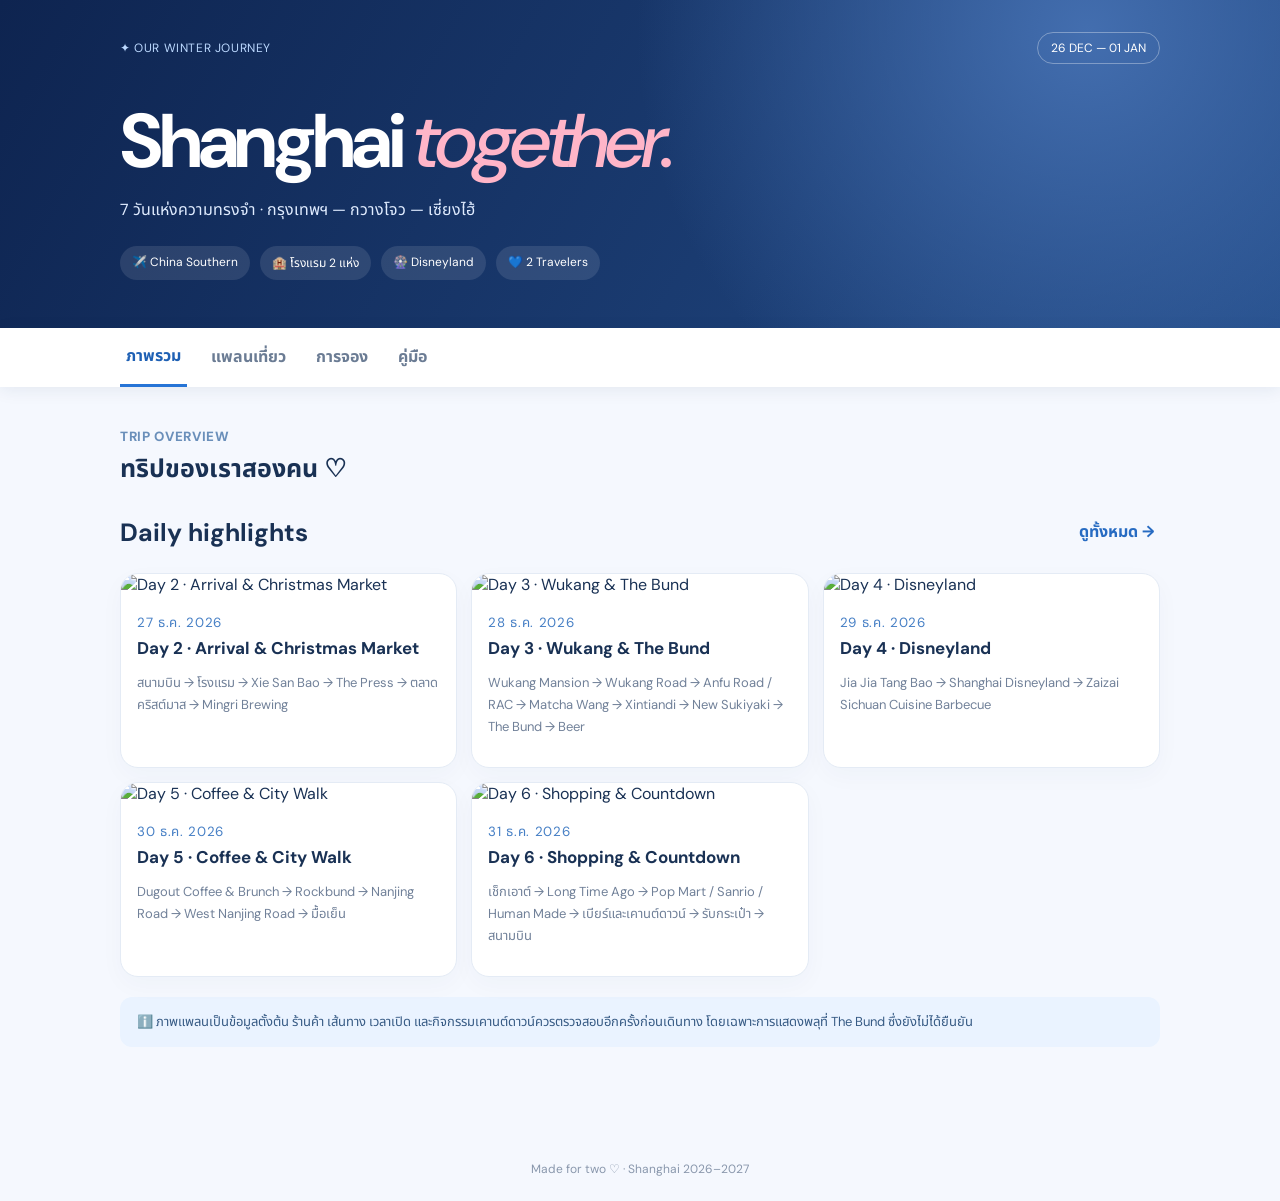
==== index.html @ f5ac79e1 "Add files via upload" ====
<!doctype html><html lang="th"><head><meta charset="utf-8"><meta name="viewport" content="width=device-width,initial-scale=1"><meta name="theme-color" content="#142e61"><title>Our Shanghai Trip · 2026–2027</title><link rel="preconnect" href="https://fonts.googleapis.com"><link href="https://fonts.googleapis.com/css2?family=DM+Sans:wght@400;500;600;700;800&family=Noto+Sans+Thai:wght@400;500;600;700&display=swap" rel="stylesheet"><link rel="stylesheet" href="style.css"></head><body>
<header class="hero"><div class="wrap"><div class="top"><span class="eyebrow">✦ OUR WINTER JOURNEY</span><span class="pill">26 DEC — 01 JAN</span></div><h1>Shanghai <em>together.</em></h1><p>7 วันแห่งความทรงจำ · กรุงเทพฯ — กวางโจว — เซี่ยงไฮ้</p><div class="hero-tags"><span>✈️ China Southern</span><span>🏨 โรงแรม 2 แห่ง</span><span>🎡 Disneyland</span><span>💙 2 Travelers</span></div></div></header>
<nav class="tabs"><div class="wrap tabrow"><button class="active" data-tab="home">ภาพรวม</button><button data-tab="plan">แพลนเที่ยว</button><button data-tab="bookings">การจอง</button><button data-tab="guide">คู่มือ</button></div></nav>
<main class="wrap"><section id="home" class="pane active"><div class="section-head"><div><small>TRIP OVERVIEW</small><h2>ทริปของเราสองคน ♡</h2></div></div><div class="section-head"><h2>Daily highlights</h2><button class="textbtn" data-go="plan">ดูทั้งหมด →</button></div><div id="preview" class="daygrid"></div><div class="note">ℹ️ ภาพแพลนเป็นข้อมูลตั้งต้น ร้านค้า เส้นทาง เวลาเปิด และกิจกรรมเคานต์ดาวน์ควรตรวจสอบอีกครั้งก่อนเดินทาง โดยเฉพาะการแสดงพลุที่ The Bund ซึ่งยังไม่ได้ยืนยัน</div></section>
<section id="plan" class="pane"><div class="section-head"><div><small>DAILY ITINERARY</small><h2>แพลนเที่ยว 7 วัน</h2></div></div><div id="dayList" class="days"></div></section>
<section id="bookings" class="pane"><div class="section-head"><div><small>FLIGHTS & HOTELS</small><h2>รายละเอียดการเดินทาง</h2></div></div><div class="bookinggrid"><article class="panel"><span class="label">✈️ ขาไป · 26–27 ธ.ค.</span><h3>Bangkok → Guangzhou → Shanghai</h3><div class="flight"><b>26 ธ.ค. 18:55</b><span>BKK T1 → CAN T2</span><small>CZ364 · ถึง 23:00</small></div><div class="flight"><b>27 ธ.ค. 09:00</b><span>CAN T2 → PVG T2</span><small>CZ8211 · ถึง 11:20</small></div><p class="muted">พักค้างคืนที่กวางโจว · สัมภาระตามข้อมูลการจองไม่ต้องรับและโหลดใหม่</p></article><article class="panel"><span class="label">✈️ ขากลับ · 1 ม.ค.</span><h3>Shanghai → Guangzhou → Bangkok</h3><div class="flight"><b>06:55</b><span>PVG T2 → CAN T2</span><small>CZ3549 · ถึง 09:35</small></div><div class="flight"><b>12:00</b><span>CAN T2 → BKK T1</span><small>CZ5095 · ถึง 14:00</small></div><p class="muted">ต่อเครื่องกวางโจว 2 ชม. 25 นาที · เวลาเป็นเวลาท้องถิ่น</p></article><article class="panel"><span class="label">🏨 26–27 ธ.ค. · 1 คืน</span><h3>Baiyun Airport Konggang Hotel</h3><p>No. 83 Huaxi Road, Baiyun, Guangzhou</p><p>เช็กอินหลัง 11:00 · เช็กเอาต์ก่อน 14:00</p><p class="muted">มีบริการรถรับส่ง โปรดยืนยันรอบรถกับโรงแรม</p></article><article class="panel"><span class="label">🏨 27–31 ธ.ค. · 4 คืน</span><h3>Home Inn Neo · Huanghe Road</h3><p>No. 288 Huanghe Road, Huangpu, Shanghai</p><p>เช็กอินหลัง 14:00 · เช็กเอาต์ก่อน 14:00</p><p class="muted">31 ธ.ค. ฝากกระเป๋าหลังเช็กเอาต์ — ต้องยืนยันกับโรงแรม</p></article></div></section>

<section id="guide" class="pane"><div class="section-head"><div><small>GOOD TO KNOW</small><h2>คู่มือก่อนเดินทาง</h2></div></div><div class="bookinggrid"><article class="panel"><h3>🧳 คืนวันที่ 31 ธันวาคม</h3><p>12:00 เช็กเอาต์และฝากกระเป๋า · เคานต์ดาวน์เสร็จกลับไปรับกระเป๋า · ตั้งเป้าออกจากโรงแรมประมาณ 01:30–02:00 เพื่อไป PVG T2</p><p class="muted">ตรวจสอบรถรับจ้างและเวลาเดินทางจริงในคืนปีใหม่ ควรไปถึงสนามบินราว 03:30–04:00</p></article><article class="panel"><h3>💳 การชำระเงิน</h3><p>เตรียม Alipay / WeChat Pay และตรวจสอบวิธีชำระเงินของร้านล่วงหน้า</p></article><article class="panel"><h3>📍 แผนที่และร้านค้า</h3><p>ตรวจสอบที่ตั้งสาขาและเวลาเปิดของแต่ละร้านอีกครั้ง โดยเฉพาะร้านที่อาจมีหลายสาขา</p></article><article class="panel"><h3>🎆 คืนเคานต์ดาวน์</h3><p>ยังไม่มีการยืนยันร้านเบียร์ งานเคานต์ดาวน์ หรือการแสดงพลุบริเวณ The Bund ภาพประกอบไม่ใช่กำหนดการจริง</p></article></div></section></main><footer>Made for two ♡ · Shanghai 2026–2027</footer><script src="app.js"></script></body></html>
---- style.css ----
:root{font-family:'DM Sans','Noto Sans Thai',sans-serif;color:#193154;background:#f5f8fe}*{box-sizing:border-box}body{margin:0}button,input,select{font:inherit}button{cursor:pointer}.wrap{max-width:1080px;margin:auto;padding:0 20px}.hero{background:radial-gradient(circle at 85% 10%,#436eaf 0,transparent 40%),linear-gradient(120deg,#0e2450,#234c88);color:white;padding:32px 0 48px}.top,.section-head,.expense-row,.settle{display:flex;align-items:center;justify-content:space-between;gap:14px}.eyebrow,small,.label{letter-spacing:.05em}.eyebrow{font-size:12px;color:#bcd9ff}.pill{border:1px solid #ffffff55;border-radius:99px;padding:7px 13px;font-size:12px}.hero h1{font-size:clamp(40px,8vw,76px);letter-spacing:-.055em;line-height:1.05;margin:38px 0 10px}.hero em{color:#ffb5c8;font-weight:500}.hero p{color:#e0ecff}.hero-tags{display:flex;gap:10px;flex-wrap:wrap;margin-top:24px}.hero-tags span{border-radius:30px;background:#ffffff1b;padding:8px 12px;font-size:12px}.tabs{position:sticky;top:0;background:#fff;box-shadow:0 3px 16px #1e365514;z-index:4}.tabrow{display:flex;overflow-x:auto;gap:18px}.tabrow button{border:0;background:transparent;white-space:nowrap;padding:16px 6px;color:#6b7c94;font-weight:700}.tabrow button.active{color:#1e60b4;border-bottom:3px solid #2674d6}.pane{display:none;padding:30px 0 70px}.pane.active{display:block}.section-head{margin:8px 0 20px}.section-head h2{margin:4px 0;font-size:25px}.section-head small{color:#6a8fba;font-weight:800}.stats{display:grid;grid-template-columns:repeat(3,1fr);gap:14px;margin:20px 0 32px}.stat,.panel,.daycard{background:#fff;border:1px solid #e4ebf5;border-radius:18px;padding:22px;box-shadow:0 8px 24px #20396008}.stat span,.stat small{display:block;color:#6a7d97;font-size:12px}.stat strong{display:block;font-size:clamp(22px,3vw,29px);margin:8px 0;color:#183b76}.daygrid{display:grid;grid-template-columns:repeat(3,1fr);gap:14px}.daycard{padding:0;overflow:hidden}.daycard img{width:100%;height:180px;object-fit:cover;object-position:top}.daycard .inner{padding:16px}.daycard h3{margin:4px 0;font-size:17px}.daycard p,.muted{color:#718199;font-size:13px;line-height:1.7}.daycard small{color:#467fc5}.days{display:grid;gap:22px}.daydetail{background:#fff;border:1px solid #e4ebf5;border-radius:20px;padding:20px}.daydetail .date{color:#447fc4;font-weight:800;font-size:12px}.daydetail h3{font-size:23px;margin:5px 0}.daydetail p{color:#687b94}.daydetail img{display:block;width:100%;max-width:690px;margin:18px auto 0;border-radius:12px}.daydetail .timelist{line-height:2;color:#31496b}.bookinggrid,.twocol{display:grid;grid-template-columns:repeat(2,1fr);gap:16px}.bookinggrid{margin-top:22px}.panel h3{margin:4px 0 15px}.panel p{line-height:1.75}.label{color:#427cc3;font-size:12px;font-weight:800}.flight{display:grid;gap:3px;padding:12px 0;border-bottom:1px solid #edf0f6}.flight span{font-weight:600}.flight small{color:#78879c}.price{font-weight:800;font-size:22px;margin-top:16px}.paid,.pending,.status{display:inline-block;font-size:11px;font-weight:700;padding:7px 10px;border-radius:30px;background:#e7f5ef;color:#167452;vertical-align:middle}.pending{background:#fff1df;color:#9b651e}.status{background:#eaf0fc;color:#3e69a3}.note{background:#eaf3ff;border-radius:12px;padding:14px 17px;color:#375b85;font-size:13px;line-height:1.7;margin:20px 0}.expense-row{padding:13px 0;border-bottom:1px solid #e9eef6}.expense-row:last-child{border-bottom:0}.twocol{margin:18px 0}form label{display:block;font-size:13px;font-weight:700;margin:12px 0}input,select{display:block;width:100%;border:1px solid #dbe4f0;border-radius:10px;padding:11px 12px;background:#fff;margin-top:6px;color:#193154}.fields{display:grid;grid-template-columns:1fr 1fr;gap:12px}.primary{border:0;border-radius:12px;background:#2569c6;color:white;padding:13px 20px;font-weight:800;width:100%;margin-top:12px}.settle{padding:12px 0;border-bottom:1px solid #e9eef6}.textbtn{background:none;border:0;color:#276bc2;font-weight:700}.delete{border:0;background:#fff0f0;color:#b72e42;border-radius:8px;padding:7px 10px}.expense-list-item{display:flex;justify-content:space-between;align-items:center;gap:10px;border-bottom:1px solid #edf0f6;padding:13px 0}.expense-list-item small{color:#7a899c}.expense-list-item strong{white-space:nowrap}footer{text-align:center;color:#8997ac;padding:24px;font-size:12px}@media(max-width:700px){.stats,.daygrid,.bookinggrid,.twocol{grid-template-columns:1fr}.hero{padding-bottom:30px}.hero h1{margin-top:26px}.stat{padding:16px}.daycard img{height:220px}.section-head h2{font-size:22px}.fields{grid-template-columns:1fr 1fr}}
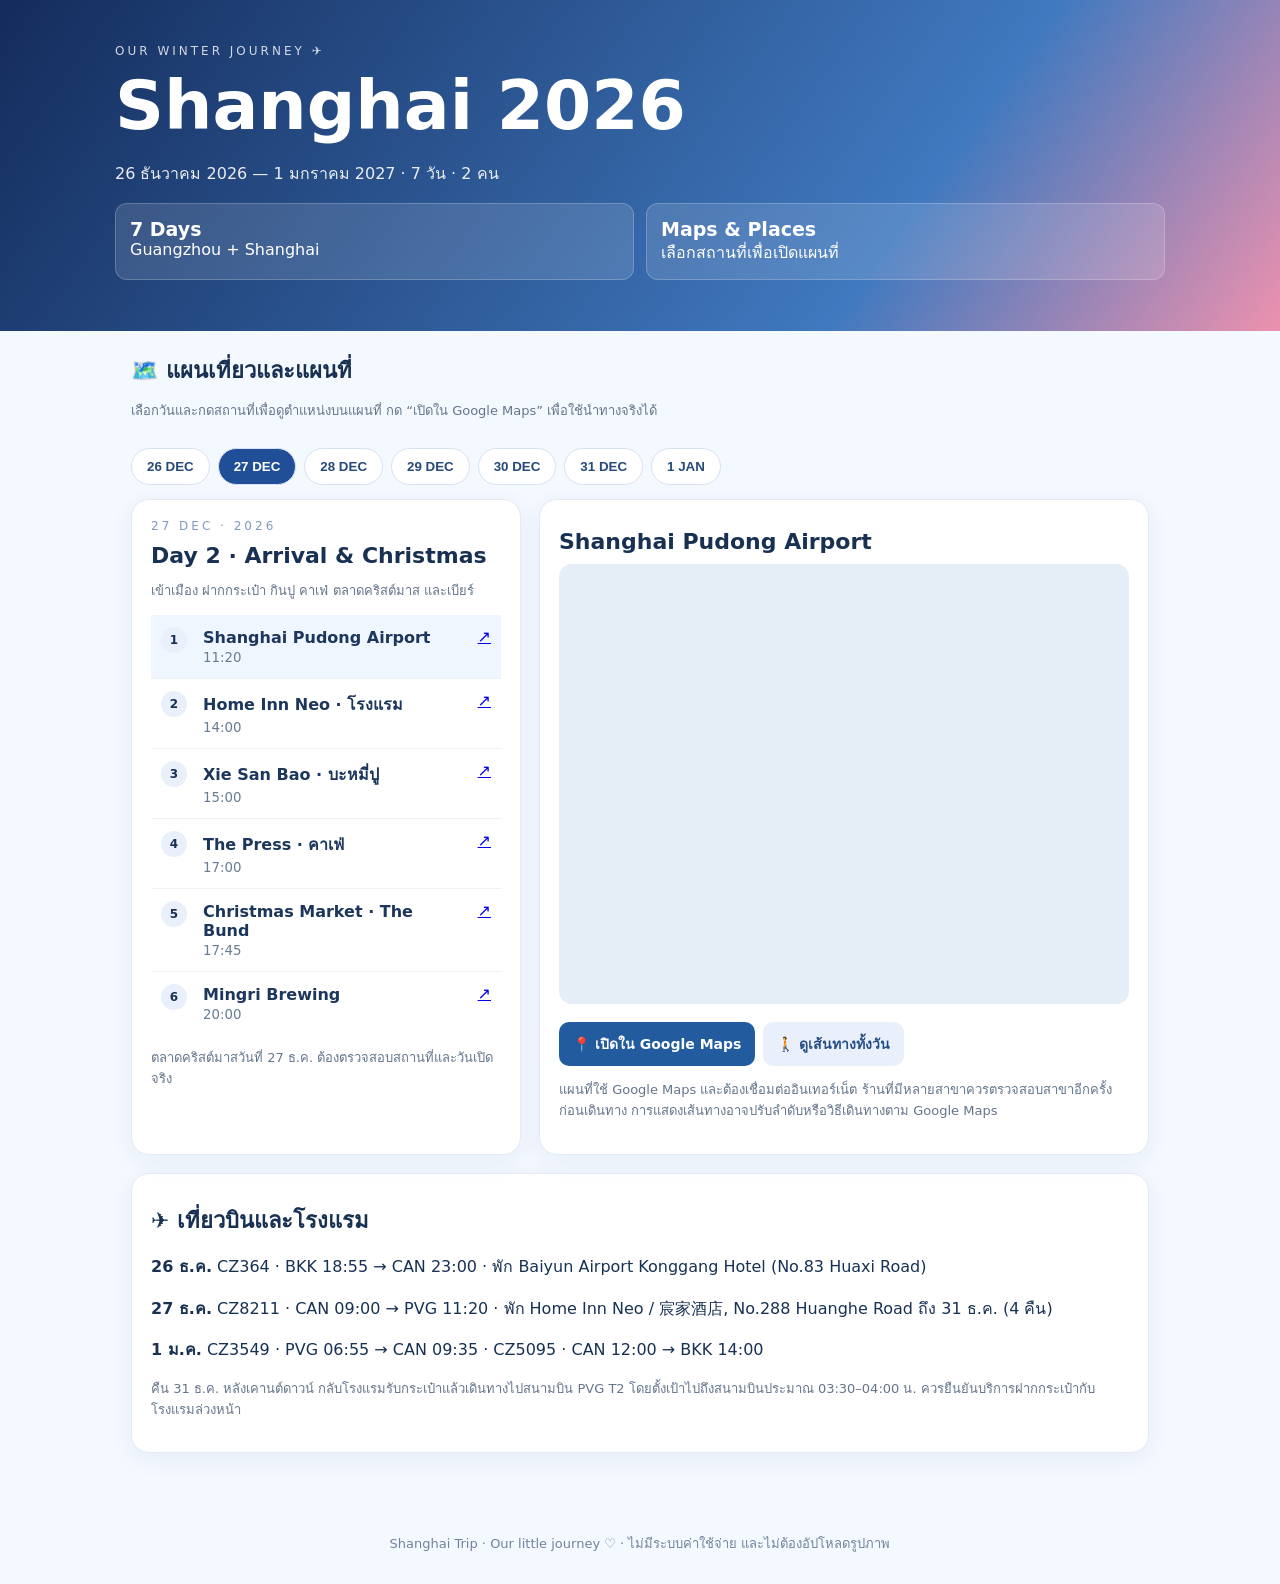
==== commit dd8ee53c: "Add files via upload" ====
--- a/index.html
+++ b/index.html
@@ -1,8 +1,13 @@
-<!doctype html><html lang="th"><head><meta charset="utf-8"><meta name="viewport" content="width=device-width,initial-scale=1"><meta name="theme-color" content="#142e61"><title>Our Shanghai Trip · 2026–2027</title><link rel="preconnect" href="https://fonts.googleapis.com"><link href="https://fonts.googleapis.com/css2?family=DM+Sans:wght@400;500;600;700;800&family=Noto+Sans+Thai:wght@400;500;600;700&display=swap" rel="stylesheet"><link rel="stylesheet" href="style.css"></head><body>
-<header class="hero"><div class="wrap"><div class="top"><span class="eyebrow">✦ OUR WINTER JOURNEY</span><span class="pill">26 DEC — 01 JAN</span></div><h1>Shanghai <em>together.</em></h1><p>7 วันแห่งความทรงจำ · กรุงเทพฯ — กวางโจว — เซี่ยงไฮ้</p><div class="hero-tags"><span>✈️ China Southern</span><span>🏨 โรงแรม 2 แห่ง</span><span>🎡 Disneyland</span><span>💙 2 Travelers</span></div></div></header>
-<nav class="tabs"><div class="wrap tabrow"><button class="active" data-tab="home">ภาพรวม</button><button data-tab="plan">แพลนเที่ยว</button><button data-tab="bookings">การจอง</button><button data-tab="guide">คู่มือ</button></div></nav>
-<main class="wrap"><section id="home" class="pane active"><div class="section-head"><div><small>TRIP OVERVIEW</small><h2>ทริปของเราสองคน ♡</h2></div></div><div class="section-head"><h2>Daily highlights</h2><button class="textbtn" data-go="plan">ดูทั้งหมด →</button></div><div id="preview" class="daygrid"></div><div class="note">ℹ️ ภาพแพลนเป็นข้อมูลตั้งต้น ร้านค้า เส้นทาง เวลาเปิด และกิจกรรมเคานต์ดาวน์ควรตรวจสอบอีกครั้งก่อนเดินทาง โดยเฉพาะการแสดงพลุที่ The Bund ซึ่งยังไม่ได้ยืนยัน</div></section>
-<section id="plan" class="pane"><div class="section-head"><div><small>DAILY ITINERARY</small><h2>แพลนเที่ยว 7 วัน</h2></div></div><div id="dayList" class="days"></div></section>
-<section id="bookings" class="pane"><div class="section-head"><div><small>FLIGHTS & HOTELS</small><h2>รายละเอียดการเดินทาง</h2></div></div><div class="bookinggrid"><article class="panel"><span class="label">✈️ ขาไป · 26–27 ธ.ค.</span><h3>Bangkok → Guangzhou → Shanghai</h3><div class="flight"><b>26 ธ.ค. 18:55</b><span>BKK T1 → CAN T2</span><small>CZ364 · ถึง 23:00</small></div><div class="flight"><b>27 ธ.ค. 09:00</b><span>CAN T2 → PVG T2</span><small>CZ8211 · ถึง 11:20</small></div><p class="muted">พักค้างคืนที่กวางโจว · สัมภาระตามข้อมูลการจองไม่ต้องรับและโหลดใหม่</p></article><article class="panel"><span class="label">✈️ ขากลับ · 1 ม.ค.</span><h3>Shanghai → Guangzhou → Bangkok</h3><div class="flight"><b>06:55</b><span>PVG T2 → CAN T2</span><small>CZ3549 · ถึง 09:35</small></div><div class="flight"><b>12:00</b><span>CAN T2 → BKK T1</span><small>CZ5095 · ถึง 14:00</small></div><p class="muted">ต่อเครื่องกวางโจว 2 ชม. 25 นาที · เวลาเป็นเวลาท้องถิ่น</p></article><article class="panel"><span class="label">🏨 26–27 ธ.ค. · 1 คืน</span><h3>Baiyun Airport Konggang Hotel</h3><p>No. 83 Huaxi Road, Baiyun, Guangzhou</p><p>เช็กอินหลัง 11:00 · เช็กเอาต์ก่อน 14:00</p><p class="muted">มีบริการรถรับส่ง โปรดยืนยันรอบรถกับโรงแรม</p></article><article class="panel"><span class="label">🏨 27–31 ธ.ค. · 4 คืน</span><h3>Home Inn Neo · Huanghe Road</h3><p>No. 288 Huanghe Road, Huangpu, Shanghai</p><p>เช็กอินหลัง 14:00 · เช็กเอาต์ก่อน 14:00</p><p class="muted">31 ธ.ค. ฝากกระเป๋าหลังเช็กเอาต์ — ต้องยืนยันกับโรงแรม</p></article></div></section>
-
-<section id="guide" class="pane"><div class="section-head"><div><small>GOOD TO KNOW</small><h2>คู่มือก่อนเดินทาง</h2></div></div><div class="bookinggrid"><article class="panel"><h3>🧳 คืนวันที่ 31 ธันวาคม</h3><p>12:00 เช็กเอาต์และฝากกระเป๋า · เคานต์ดาวน์เสร็จกลับไปรับกระเป๋า · ตั้งเป้าออกจากโรงแรมประมาณ 01:30–02:00 เพื่อไป PVG T2</p><p class="muted">ตรวจสอบรถรับจ้างและเวลาเดินทางจริงในคืนปีใหม่ ควรไปถึงสนามบินราว 03:30–04:00</p></article><article class="panel"><h3>💳 การชำระเงิน</h3><p>เตรียม Alipay / WeChat Pay และตรวจสอบวิธีชำระเงินของร้านล่วงหน้า</p></article><article class="panel"><h3>📍 แผนที่และร้านค้า</h3><p>ตรวจสอบที่ตั้งสาขาและเวลาเปิดของแต่ละร้านอีกครั้ง โดยเฉพาะร้านที่อาจมีหลายสาขา</p></article><article class="panel"><h3>🎆 คืนเคานต์ดาวน์</h3><p>ยังไม่มีการยืนยันร้านเบียร์ งานเคานต์ดาวน์ หรือการแสดงพลุบริเวณ The Bund ภาพประกอบไม่ใช่กำหนดการจริง</p></article></div></section></main><footer>Made for two ♡ · Shanghai 2026–2027</footer><script src="app.js"></script></body></html>
+<!doctype html><html lang="th"><head><meta charset="utf-8"><meta name="viewport" content="width=device-width,initial-scale=1"><title>Shanghai · Our Trip 2026</title><style>:root{font-family:system-ui,'Segoe UI',sans-serif;color:#183153;background:#f4f8ff}*{box-sizing:border-box}body{margin:0}.hero{background:linear-gradient(125deg,#142c5c,#4079bf 70%,#ed91ae);color:white;padding:44px 18px 35px}.wrap{max-width:1050px;margin:auto}.eyebrow{letter-spacing:3px;font-size:12px;opacity:.8}h1{font-size:clamp(35px,7vw,68px);margin:8px 0}h2{font-size:22px;margin:10px 0}p{line-height:1.6}.sub{opacity:.9}.tabs{display:flex;gap:8px;overflow:auto;padding:14px 0}.tabs button{white-space:nowrap;border:1px solid #d7e1f1;background:white;border-radius:20px;padding:10px 15px;cursor:pointer;font-weight:600;color:#274a7a}.tabs button.active{background:#204f98;color:white}.main{padding:12px 16px 50px}.layout{display:grid;grid-template-columns:minmax(270px,390px) 1fr;gap:18px}.card{background:white;border:1px solid #e3eaf4;border-radius:18px;padding:19px;box-shadow:0 6px 24px #1e4b8510}.place{padding:12px 10px;border-bottom:1px solid #edf0f5;display:flex;gap:10px;align-items:flex-start}.place:last-child{border:0}.place button{border:0;background:none;text-align:left;cursor:pointer;flex:1;color:#1c365c;font:inherit}.place button:hover{text-decoration:underline}.place strong{display:block}.place small{display:block;color:#6a7c92;margin-top:3px}.number{background:#e9f0fc;border-radius:50%;width:26px;height:26px;display:grid;place-items:center;font-size:12px;font-weight:700;flex-shrink:0}.map{width:100%;height:440px;border:0;border-radius:13px;background:#e5edf7}.actions{display:flex;gap:8px;flex-wrap:wrap;margin:14px 0}.link{display:inline-block;padding:11px 14px;background:#235b9f;color:white;text-decoration:none;border-radius:10px;font-size:14px;font-weight:600}.link.secondary{background:#e9f0fb;color:#244d84}.muted{color:#64758b;font-size:13px}.facts{display:grid;grid-template-columns:repeat(2,1fr);gap:12px;margin:16px 0}.fact{background:#ffffff20;border:1px solid #ffffff35;border-radius:12px;padding:14px}.fact strong{display:block;font-size:19px}.footer{padding:30px 16px;text-align:center;color:#71839b;font-size:13px}@media(max-width:750px){.layout{grid-template-columns:1fr}.map{height:350px}.hero{padding-top:32px}} </style></head><body><header class="hero"><div class="wrap"><div class="eyebrow">OUR WINTER JOURNEY ✈</div><h1>Shanghai 2026</h1><p class="sub">26 ธันวาคม 2026 — 1 มกราคม 2027 · 7 วัน · 2 คน</p><div class="facts"><div class="fact"><strong>7 Days</strong>Guangzhou + Shanghai</div><div class="fact"><strong>Maps & Places</strong>เลือกสถานที่เพื่อเปิดแผนที่</div></div></div></header><main class="wrap main"><h2>🗺️ แผนเที่ยวและแผนที่</h2><p class="muted">เลือกวันและกดสถานที่เพื่อดูตำแหน่งบนแผนที่ กด “เปิดใน Google Maps” เพื่อใช้นำทางจริงได้</p><div class="tabs" id="tabs"></div><div class="layout"><section class="card"><div class="eyebrow" style="color:#6583ad" id="date"></div><h2 id="daytitle"></h2><p id="intro" class="muted"></p><div id="places"></div><p id="notice" class="muted"></p></section><section class="card"><h2 id="selected">แผนที่</h2><iframe id="map" class="map" title="แผนที่สถานที่เที่ยว" loading="lazy" referrerpolicy="no-referrer-when-downgrade"></iframe><div class="actions"><a class="link" id="maplink" target="_blank" rel="noopener">📍 เปิดใน Google Maps</a><a class="link secondary" id="route" target="_blank" rel="noopener">🚶 ดูเส้นทางทั้งวัน</a></div><p class="muted">แผนที่ใช้ Google Maps และต้องเชื่อมต่ออินเทอร์เน็ต ร้านที่มีหลายสาขาควรตรวจสอบสาขาอีกครั้งก่อนเดินทาง การแสดงเส้นทางอาจปรับลำดับหรือวิธีเดินทางตาม Google Maps</p></section></div><section class="card" style="margin-top:18px"><h2>✈️ เที่ยวบินและโรงแรม</h2><p><strong>26 ธ.ค.</strong> CZ364 · BKK 18:55 → CAN 23:00 · พัก Baiyun Airport Konggang Hotel (No.83 Huaxi Road)</p><p><strong>27 ธ.ค.</strong> CZ8211 · CAN 09:00 → PVG 11:20 · พัก Home Inn Neo / 宸家酒店, No.288 Huanghe Road ถึง 31 ธ.ค. (4 คืน)</p><p><strong>1 ม.ค.</strong> CZ3549 · PVG 06:55 → CAN 09:35 · CZ5095 · CAN 12:00 → BKK 14:00</p><p class="muted">คืน 31 ธ.ค. หลังเคานต์ดาวน์ กลับโรงแรมรับกระเป๋าแล้วเดินทางไปสนามบิน PVG T2 โดยตั้งเป้าไปถึงสนามบินประมาณ 03:30–04:00 น. ควรยืนยันบริการฝากกระเป๋ากับโรงแรมล่วงหน้า</p></section></main><footer class="footer">Shanghai Trip · Our little journey ♡ · ไม่มีระบบค่าใช้จ่าย และไม่ต้องอัปโหลดรูปภาพ</footer><script>
+const hotel='Home Inn Neo Shanghai, 288 Huanghe Road, Shanghai';
+const days=[
+{date:'26 DEC',title:'Day 1 · Guangzhou',intro:'เดินทางจากกรุงเทพฯ ไปพักกวางโจว',items:[['18:55','Suvarnabhumi Airport BKK','Suvarnabhumi Airport Bangkok'],['23:00','Guangzhou Baiyun Airport','Guangzhou Baiyun International Airport Terminal 2'],['หลัง 23:00','Baiyun Airport Konggang Hotel','广东空港大酒店 广州 新白云机场 华西路83号']]},
+{date:'27 DEC',title:'Day 2 · Arrival & Christmas',intro:'เข้าเมือง ฝากกระเป๋า กินปู คาเฟ่ ตลาดคริสต์มาส และเบียร์',items:[['11:20','Shanghai Pudong Airport','Shanghai Pudong International Airport T2'],['14:00','Home Inn Neo · โรงแรม',hotel],['15:00','Xie San Bao · บะหมี่ปู','蟹三宝 人民广场 上海'],['17:00','The Press · คาเฟ่','The Press Shanghai cafe'],['17:45','Christmas Market · The Bund','Shanghai Bund Christmas market'],['20:00','Mingri Brewing','明日酒馆 上海 新闸路']] ,notice:'ตลาดคริสต์มาสวันที่ 27 ธ.ค. ต้องตรวจสอบสถานที่และวันเปิดจริง'},
+{date:'28 DEC',title:'Day 3 · Wukang & The Bund',intro:'เดินเล่นย่านคาเฟ่ อาหารเย็น และชมวิว The Bund',items:[['09:00','Wukang Mansion','Wukang Mansion Shanghai'],['09:45','Wukang Road','Wukang Road Shanghai'],['10:30','Anfu Road / RAC Coffee','RAC Coffee Anfu Road Shanghai'],['13:00','Matcha Wang','Matcha Wang Shanghai'],['14:30','Xintiandi','Xintiandi Shanghai'],['17:00','New Sukiyaki','New Sukiyaki Shanghai'],['18:45','The Bund','The Bund Shanghai'],['20:00','The Captain Bar (ตัวเลือก)','The Captain Bar Shanghai']],notice:'สาขาร้านอาหารและบาร์ต้องยืนยันอีกครั้ง; ไม่รวม Pushing Coffee'},
+{date:'29 DEC',title:'Day 4 · Disneyland',intro:'มื้อเช้าและสวนสนุกดิสนีย์ ช่วงสายถึงค่ำ',items:[['09:30','Jia Jia Tang Bao','佳家汤包 黄河路 上海'],['ประมาณเที่ยง','Shanghai Disneyland','Shanghai Disneyland Resort'],['หลังออกจากสวน','Zaizai Sichuan Cuisine Barbecue','仔仔川菜烧烤 上海']],notice:'เวลาเข้าสวนสนุกเป็นแผนโดยประมาณ ไม่ใช่เวลาจองเข้าสวน'},
+{date:'30 DEC',title:'Day 5 · Coffee & Shopping',intro:'คาเฟ่ เดินเล่นย่าน Rockbund และช้อปปิ้ง ไม่แวะวัด',items:[['09:30','Dugout Coffee & Brunch','Dugout Coffee and Brunch Shanghai'],['11:00','Rockbund','Rockbund Shanghai'],['12:00','Nanjing Road','Nanjing Road Pedestrian Street Shanghai'],['15:00','West Nanjing Road','West Nanjing Road Shanghai'],['19:00','มื้อเย็นย่าน Jing’an','Jingan Shanghai restaurants']]},
+{date:'31 DEC',title:'Day 6 · Shopping & Countdown',intro:'เช็กเอาต์ ฝากกระเป๋า กินปิ้งย่าง ช้อปปิ้ง และเคานต์ดาวน์',items:[['12:00','โรงแรม · ฝากกระเป๋า',hotel],['13:00','Long Time Ago · ปิ้งย่าง','很久以前羊肉串 上海'],['14:30','POP MART · Shopping','POP MART Nanjing Road Shanghai'],['ช่วงบ่าย','Sanrio · Shopping','Sanrio Shanghai Nanjing Road'],['ช่วงบ่าย','Human Made · Shopping','Human Made Shanghai'],['19:00','The Bund · โซนเคานต์ดาวน์','The Bund Shanghai'],['00:30–01:30','โรงแรม · รับกระเป๋า',hotel],['01:30–02:00','Pudong Airport T2','Shanghai Pudong International Airport Terminal 2']],notice:'ยังไม่ยืนยันร้านเบียร์ งานเคานต์ดาวน์ และสาขาช้อปปิ้ง ต้องตรวจสอบก่อนเดินทาง'},
+{date:'1 JAN',title:'Day 7 · Return Home',intro:'เดินทางกลับกรุงเทพฯ ผ่านกวางโจว',items:[['06:55','Shanghai Pudong Airport T2','Shanghai Pudong International Airport Terminal 2'],['09:35','Guangzhou Baiyun Airport T2','Guangzhou Baiyun International Airport Terminal 2'],['14:00','Suvarnabhumi Airport BKK','Suvarnabhumi Airport Bangkok']]}
+];
+let current=1;const $=x=>document.getElementById(x);const maps=q=>'https://www.google.com/maps/search/?api=1&query='+encodeURIComponent(q);function select(i){const d=days[current],p=d.items[i];$('selected').textContent=p[1];$('map').src='https://maps.google.com/maps?q='+encodeURIComponent(p[2])+'&output=embed';$('maplink').href=maps(p[2]);document.querySelectorAll('.place').forEach((x,j)=>x.style.background=j===i?'#f0f6ff':'transparent')};function render(n){current=n;const d=days[n];$('tabs').innerHTML=days.map((x,i)=>`<button class="${i===n?'active':''}" data-day="${i}">${x.date}</button>`).join('');document.querySelectorAll('[data-day]').forEach(b=>b.onclick=()=>render(+b.dataset.day));$('date').textContent=d.date+' · 2026'+(n===6?' / 2027':'');$('daytitle').textContent=d.title;$('intro').textContent=d.intro;$('places').innerHTML=d.items.map((p,i)=>`<div class="place"><div class="number">${i+1}</div><button data-place="${i}"><strong>${p[1]}</strong><small>${p[0]}</small></button><a href="${maps(p[2])}" target="_blank" rel="noopener" title="เปิดแผนที่">↗</a></div>`).join('');document.querySelectorAll('[data-place]').forEach(b=>b.onclick=()=>select(+b.dataset.place));$('notice').textContent=d.notice||'';const queries=d.items.map(p=>p[2]);$('route').href='https://www.google.com/maps/dir/?api=1&origin='+encodeURIComponent(queries[0])+'&destination='+encodeURIComponent(queries[queries.length-1])+(queries.length>2?'&waypoints='+encodeURIComponent(queries.slice(1,-1).join('|')):'')+'&travelmode=walking';select(0)}render(1);
+</script></body></html>
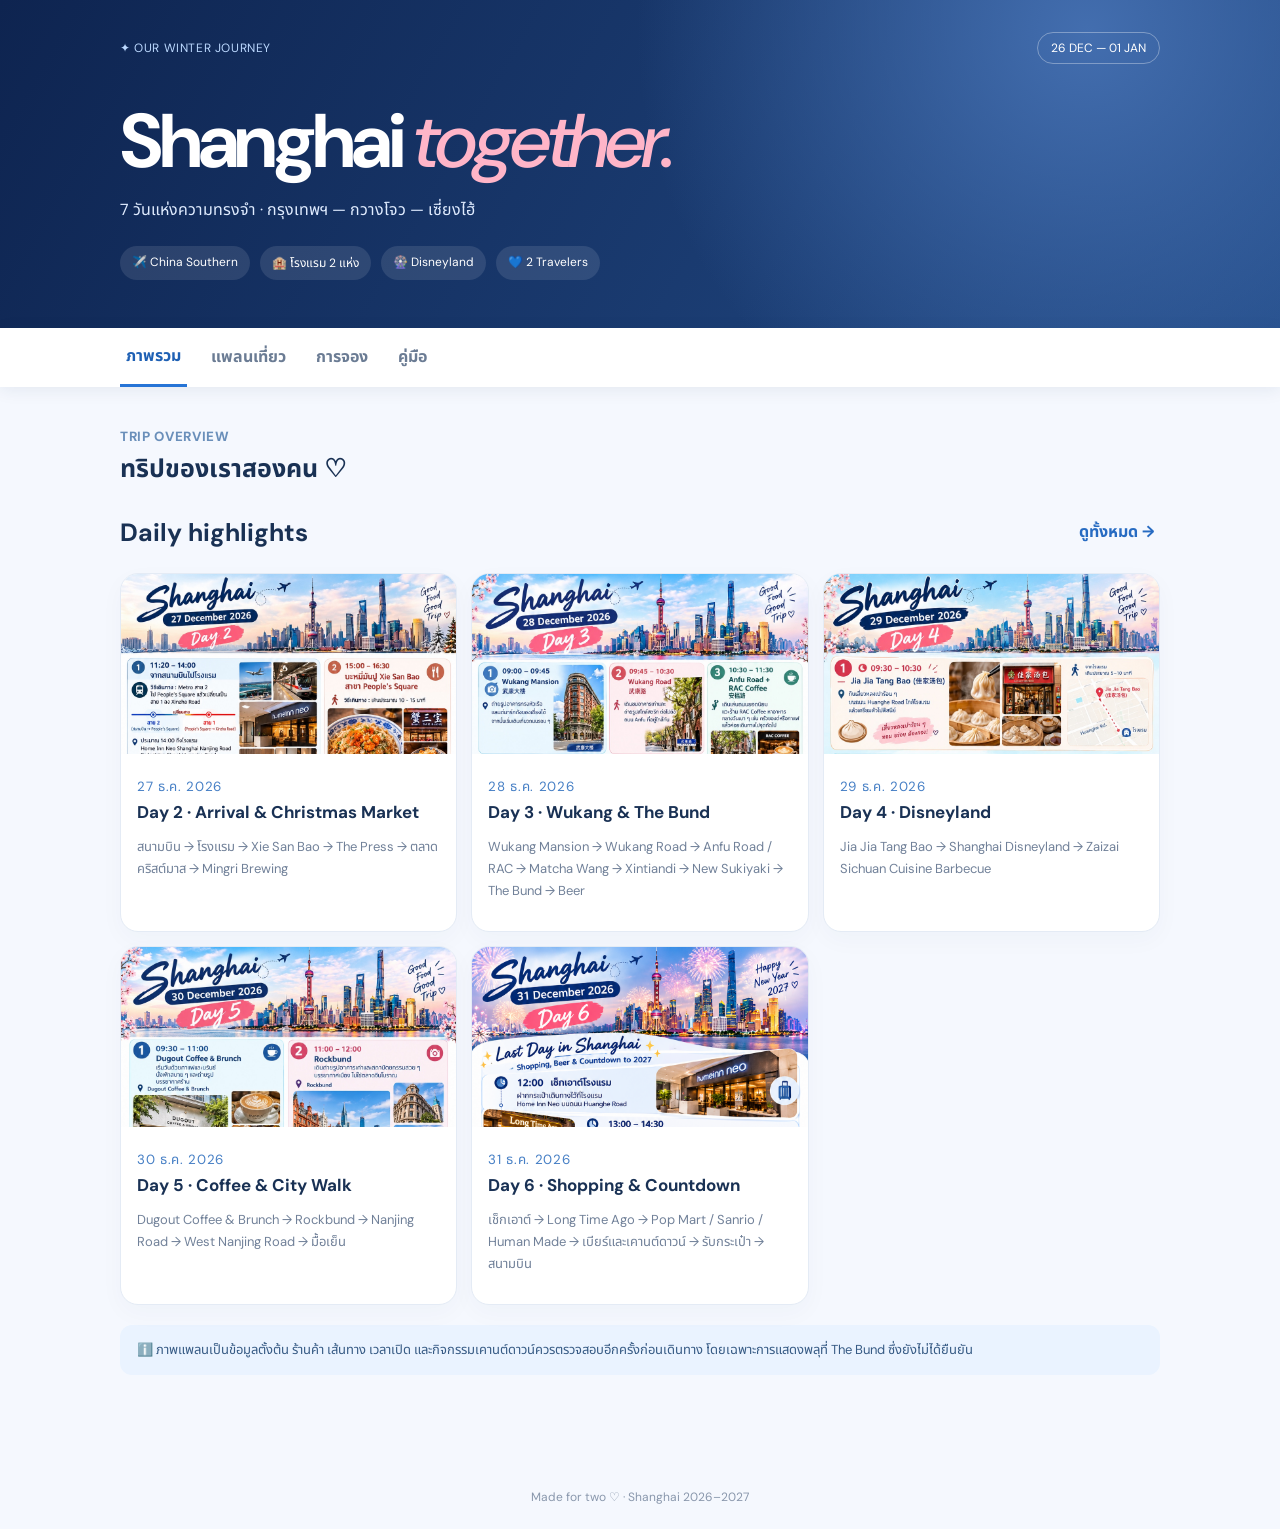
==== commit 04f5db70: "Add files via upload" ====
--- a/index.html
+++ b/index.html
@@ -1,13 +1,8 @@
-<!doctype html><html lang="th"><head><meta charset="utf-8"><meta name="viewport" content="width=device-width,initial-scale=1"><title>Shanghai · Our Trip 2026</title><style>:root{font-family:system-ui,'Segoe UI',sans-serif;color:#183153;background:#f4f8ff}*{box-sizing:border-box}body{margin:0}.hero{background:linear-gradient(125deg,#142c5c,#4079bf 70%,#ed91ae);color:white;padding:44px 18px 35px}.wrap{max-width:1050px;margin:auto}.eyebrow{letter-spacing:3px;font-size:12px;opacity:.8}h1{font-size:clamp(35px,7vw,68px);margin:8px 0}h2{font-size:22px;margin:10px 0}p{line-height:1.6}.sub{opacity:.9}.tabs{display:flex;gap:8px;overflow:auto;padding:14px 0}.tabs button{white-space:nowrap;border:1px solid #d7e1f1;background:white;border-radius:20px;padding:10px 15px;cursor:pointer;font-weight:600;color:#274a7a}.tabs button.active{background:#204f98;color:white}.main{padding:12px 16px 50px}.layout{display:grid;grid-template-columns:minmax(270px,390px) 1fr;gap:18px}.card{background:white;border:1px solid #e3eaf4;border-radius:18px;padding:19px;box-shadow:0 6px 24px #1e4b8510}.place{padding:12px 10px;border-bottom:1px solid #edf0f5;display:flex;gap:10px;align-items:flex-start}.place:last-child{border:0}.place button{border:0;background:none;text-align:left;cursor:pointer;flex:1;color:#1c365c;font:inherit}.place button:hover{text-decoration:underline}.place strong{display:block}.place small{display:block;color:#6a7c92;margin-top:3px}.number{background:#e9f0fc;border-radius:50%;width:26px;height:26px;display:grid;place-items:center;font-size:12px;font-weight:700;flex-shrink:0}.map{width:100%;height:440px;border:0;border-radius:13px;background:#e5edf7}.actions{display:flex;gap:8px;flex-wrap:wrap;margin:14px 0}.link{display:inline-block;padding:11px 14px;background:#235b9f;color:white;text-decoration:none;border-radius:10px;font-size:14px;font-weight:600}.link.secondary{background:#e9f0fb;color:#244d84}.muted{color:#64758b;font-size:13px}.facts{display:grid;grid-template-columns:repeat(2,1fr);gap:12px;margin:16px 0}.fact{background:#ffffff20;border:1px solid #ffffff35;border-radius:12px;padding:14px}.fact strong{display:block;font-size:19px}.footer{padding:30px 16px;text-align:center;color:#71839b;font-size:13px}@media(max-width:750px){.layout{grid-template-columns:1fr}.map{height:350px}.hero{padding-top:32px}} </style></head><body><header class="hero"><div class="wrap"><div class="eyebrow">OUR WINTER JOURNEY ✈</div><h1>Shanghai 2026</h1><p class="sub">26 ธันวาคม 2026 — 1 มกราคม 2027 · 7 วัน · 2 คน</p><div class="facts"><div class="fact"><strong>7 Days</strong>Guangzhou + Shanghai</div><div class="fact"><strong>Maps & Places</strong>เลือกสถานที่เพื่อเปิดแผนที่</div></div></div></header><main class="wrap main"><h2>🗺️ แผนเที่ยวและแผนที่</h2><p class="muted">เลือกวันและกดสถานที่เพื่อดูตำแหน่งบนแผนที่ กด “เปิดใน Google Maps” เพื่อใช้นำทางจริงได้</p><div class="tabs" id="tabs"></div><div class="layout"><section class="card"><div class="eyebrow" style="color:#6583ad" id="date"></div><h2 id="daytitle"></h2><p id="intro" class="muted"></p><div id="places"></div><p id="notice" class="muted"></p></section><section class="card"><h2 id="selected">แผนที่</h2><iframe id="map" class="map" title="แผนที่สถานที่เที่ยว" loading="lazy" referrerpolicy="no-referrer-when-downgrade"></iframe><div class="actions"><a class="link" id="maplink" target="_blank" rel="noopener">📍 เปิดใน Google Maps</a><a class="link secondary" id="route" target="_blank" rel="noopener">🚶 ดูเส้นทางทั้งวัน</a></div><p class="muted">แผนที่ใช้ Google Maps และต้องเชื่อมต่ออินเทอร์เน็ต ร้านที่มีหลายสาขาควรตรวจสอบสาขาอีกครั้งก่อนเดินทาง การแสดงเส้นทางอาจปรับลำดับหรือวิธีเดินทางตาม Google Maps</p></section></div><section class="card" style="margin-top:18px"><h2>✈️ เที่ยวบินและโรงแรม</h2><p><strong>26 ธ.ค.</strong> CZ364 · BKK 18:55 → CAN 23:00 · พัก Baiyun Airport Konggang Hotel (No.83 Huaxi Road)</p><p><strong>27 ธ.ค.</strong> CZ8211 · CAN 09:00 → PVG 11:20 · พัก Home Inn Neo / 宸家酒店, No.288 Huanghe Road ถึง 31 ธ.ค. (4 คืน)</p><p><strong>1 ม.ค.</strong> CZ3549 · PVG 06:55 → CAN 09:35 · CZ5095 · CAN 12:00 → BKK 14:00</p><p class="muted">คืน 31 ธ.ค. หลังเคานต์ดาวน์ กลับโรงแรมรับกระเป๋าแล้วเดินทางไปสนามบิน PVG T2 โดยตั้งเป้าไปถึงสนามบินประมาณ 03:30–04:00 น. ควรยืนยันบริการฝากกระเป๋ากับโรงแรมล่วงหน้า</p></section></main><footer class="footer">Shanghai Trip · Our little journey ♡ · ไม่มีระบบค่าใช้จ่าย และไม่ต้องอัปโหลดรูปภาพ</footer><script>
-const hotel='Home Inn Neo Shanghai, 288 Huanghe Road, Shanghai';
-const days=[
-{date:'26 DEC',title:'Day 1 · Guangzhou',intro:'เดินทางจากกรุงเทพฯ ไปพักกวางโจว',items:[['18:55','Suvarnabhumi Airport BKK','Suvarnabhumi Airport Bangkok'],['23:00','Guangzhou Baiyun Airport','Guangzhou Baiyun International Airport Terminal 2'],['หลัง 23:00','Baiyun Airport Konggang Hotel','广东空港大酒店 广州 新白云机场 华西路83号']]},
-{date:'27 DEC',title:'Day 2 · Arrival & Christmas',intro:'เข้าเมือง ฝากกระเป๋า กินปู คาเฟ่ ตลาดคริสต์มาส และเบียร์',items:[['11:20','Shanghai Pudong Airport','Shanghai Pudong International Airport T2'],['14:00','Home Inn Neo · โรงแรม',hotel],['15:00','Xie San Bao · บะหมี่ปู','蟹三宝 人民广场 上海'],['17:00','The Press · คาเฟ่','The Press Shanghai cafe'],['17:45','Christmas Market · The Bund','Shanghai Bund Christmas market'],['20:00','Mingri Brewing','明日酒馆 上海 新闸路']] ,notice:'ตลาดคริสต์มาสวันที่ 27 ธ.ค. ต้องตรวจสอบสถานที่และวันเปิดจริง'},
-{date:'28 DEC',title:'Day 3 · Wukang & The Bund',intro:'เดินเล่นย่านคาเฟ่ อาหารเย็น และชมวิว The Bund',items:[['09:00','Wukang Mansion','Wukang Mansion Shanghai'],['09:45','Wukang Road','Wukang Road Shanghai'],['10:30','Anfu Road / RAC Coffee','RAC Coffee Anfu Road Shanghai'],['13:00','Matcha Wang','Matcha Wang Shanghai'],['14:30','Xintiandi','Xintiandi Shanghai'],['17:00','New Sukiyaki','New Sukiyaki Shanghai'],['18:45','The Bund','The Bund Shanghai'],['20:00','The Captain Bar (ตัวเลือก)','The Captain Bar Shanghai']],notice:'สาขาร้านอาหารและบาร์ต้องยืนยันอีกครั้ง; ไม่รวม Pushing Coffee'},
-{date:'29 DEC',title:'Day 4 · Disneyland',intro:'มื้อเช้าและสวนสนุกดิสนีย์ ช่วงสายถึงค่ำ',items:[['09:30','Jia Jia Tang Bao','佳家汤包 黄河路 上海'],['ประมาณเที่ยง','Shanghai Disneyland','Shanghai Disneyland Resort'],['หลังออกจากสวน','Zaizai Sichuan Cuisine Barbecue','仔仔川菜烧烤 上海']],notice:'เวลาเข้าสวนสนุกเป็นแผนโดยประมาณ ไม่ใช่เวลาจองเข้าสวน'},
-{date:'30 DEC',title:'Day 5 · Coffee & Shopping',intro:'คาเฟ่ เดินเล่นย่าน Rockbund และช้อปปิ้ง ไม่แวะวัด',items:[['09:30','Dugout Coffee & Brunch','Dugout Coffee and Brunch Shanghai'],['11:00','Rockbund','Rockbund Shanghai'],['12:00','Nanjing Road','Nanjing Road Pedestrian Street Shanghai'],['15:00','West Nanjing Road','West Nanjing Road Shanghai'],['19:00','มื้อเย็นย่าน Jing’an','Jingan Shanghai restaurants']]},
-{date:'31 DEC',title:'Day 6 · Shopping & Countdown',intro:'เช็กเอาต์ ฝากกระเป๋า กินปิ้งย่าง ช้อปปิ้ง และเคานต์ดาวน์',items:[['12:00','โรงแรม · ฝากกระเป๋า',hotel],['13:00','Long Time Ago · ปิ้งย่าง','很久以前羊肉串 上海'],['14:30','POP MART · Shopping','POP MART Nanjing Road Shanghai'],['ช่วงบ่าย','Sanrio · Shopping','Sanrio Shanghai Nanjing Road'],['ช่วงบ่าย','Human Made · Shopping','Human Made Shanghai'],['19:00','The Bund · โซนเคานต์ดาวน์','The Bund Shanghai'],['00:30–01:30','โรงแรม · รับกระเป๋า',hotel],['01:30–02:00','Pudong Airport T2','Shanghai Pudong International Airport Terminal 2']],notice:'ยังไม่ยืนยันร้านเบียร์ งานเคานต์ดาวน์ และสาขาช้อปปิ้ง ต้องตรวจสอบก่อนเดินทาง'},
-{date:'1 JAN',title:'Day 7 · Return Home',intro:'เดินทางกลับกรุงเทพฯ ผ่านกวางโจว',items:[['06:55','Shanghai Pudong Airport T2','Shanghai Pudong International Airport Terminal 2'],['09:35','Guangzhou Baiyun Airport T2','Guangzhou Baiyun International Airport Terminal 2'],['14:00','Suvarnabhumi Airport BKK','Suvarnabhumi Airport Bangkok']]}
-];
-let current=1;const $=x=>document.getElementById(x);const maps=q=>'https://www.google.com/maps/search/?api=1&query='+encodeURIComponent(q);function select(i){const d=days[current],p=d.items[i];$('selected').textContent=p[1];$('map').src='https://maps.google.com/maps?q='+encodeURIComponent(p[2])+'&output=embed';$('maplink').href=maps(p[2]);document.querySelectorAll('.place').forEach((x,j)=>x.style.background=j===i?'#f0f6ff':'transparent')};function render(n){current=n;const d=days[n];$('tabs').innerHTML=days.map((x,i)=>`<button class="${i===n?'active':''}" data-day="${i}">${x.date}</button>`).join('');document.querySelectorAll('[data-day]').forEach(b=>b.onclick=()=>render(+b.dataset.day));$('date').textContent=d.date+' · 2026'+(n===6?' / 2027':'');$('daytitle').textContent=d.title;$('intro').textContent=d.intro;$('places').innerHTML=d.items.map((p,i)=>`<div class="place"><div class="number">${i+1}</div><button data-place="${i}"><strong>${p[1]}</strong><small>${p[0]}</small></button><a href="${maps(p[2])}" target="_blank" rel="noopener" title="เปิดแผนที่">↗</a></div>`).join('');document.querySelectorAll('[data-place]').forEach(b=>b.onclick=()=>select(+b.dataset.place));$('notice').textContent=d.notice||'';const queries=d.items.map(p=>p[2]);$('route').href='https://www.google.com/maps/dir/?api=1&origin='+encodeURIComponent(queries[0])+'&destination='+encodeURIComponent(queries[queries.length-1])+(queries.length>2?'&waypoints='+encodeURIComponent(queries.slice(1,-1).join('|')):'')+'&travelmode=walking';select(0)}render(1);
-</script></body></html>
+<!doctype html><html lang="th"><head><meta charset="utf-8"><meta name="viewport" content="width=device-width,initial-scale=1"><meta name="theme-color" content="#142e61"><title>Our Shanghai Trip · 2026–2027</title><link rel="preconnect" href="https://fonts.googleapis.com"><link href="https://fonts.googleapis.com/css2?family=DM+Sans:wght@400;500;600;700;800&family=Noto+Sans+Thai:wght@400;500;600;700&display=swap" rel="stylesheet"><link rel="stylesheet" href="style.css"></head><body>
+<header class="hero"><div class="wrap"><div class="top"><span class="eyebrow">✦ OUR WINTER JOURNEY</span><span class="pill">26 DEC — 01 JAN</span></div><h1>Shanghai <em>together.</em></h1><p>7 วันแห่งความทรงจำ · กรุงเทพฯ — กวางโจว — เซี่ยงไฮ้</p><div class="hero-tags"><span>✈️ China Southern</span><span>🏨 โรงแรม 2 แห่ง</span><span>🎡 Disneyland</span><span>💙 2 Travelers</span></div></div></header>
+<nav class="tabs"><div class="wrap tabrow"><button class="active" data-tab="home">ภาพรวม</button><button data-tab="plan">แพลนเที่ยว</button><button data-tab="bookings">การจอง</button><button data-tab="guide">คู่มือ</button></div></nav>
+<main class="wrap"><section id="home" class="pane active"><div class="section-head"><div><small>TRIP OVERVIEW</small><h2>ทริปของเราสองคน ♡</h2></div></div><div class="section-head"><h2>Daily highlights</h2><button class="textbtn" data-go="plan">ดูทั้งหมด →</button></div><div id="preview" class="daygrid"></div><div class="note">ℹ️ ภาพแพลนเป็นข้อมูลตั้งต้น ร้านค้า เส้นทาง เวลาเปิด และกิจกรรมเคานต์ดาวน์ควรตรวจสอบอีกครั้งก่อนเดินทาง โดยเฉพาะการแสดงพลุที่ The Bund ซึ่งยังไม่ได้ยืนยัน</div></section>
+<section id="plan" class="pane"><div class="section-head"><div><small>DAILY ITINERARY</small><h2>แพลนเที่ยว 7 วัน</h2></div></div><div id="dayList" class="days"></div></section>
+<section id="bookings" class="pane"><div class="section-head"><div><small>FLIGHTS & HOTELS</small><h2>รายละเอียดการเดินทาง</h2></div></div><div class="bookinggrid"><article class="panel"><span class="label">✈️ ขาไป · 26–27 ธ.ค.</span><h3>Bangkok → Guangzhou → Shanghai</h3><div class="flight"><b>26 ธ.ค. 18:55</b><span>BKK T1 → CAN T2</span><small>CZ364 · ถึง 23:00</small></div><div class="flight"><b>27 ธ.ค. 09:00</b><span>CAN T2 → PVG T2</span><small>CZ8211 · ถึง 11:20</small></div><p class="muted">พักค้างคืนที่กวางโจว · สัมภาระตามข้อมูลการจองไม่ต้องรับและโหลดใหม่</p></article><article class="panel"><span class="label">✈️ ขากลับ · 1 ม.ค.</span><h3>Shanghai → Guangzhou → Bangkok</h3><div class="flight"><b>06:55</b><span>PVG T2 → CAN T2</span><small>CZ3549 · ถึง 09:35</small></div><div class="flight"><b>12:00</b><span>CAN T2 → BKK T1</span><small>CZ5095 · ถึง 14:00</small></div><p class="muted">ต่อเครื่องกวางโจว 2 ชม. 25 นาที · เวลาเป็นเวลาท้องถิ่น</p></article><article class="panel"><span class="label">🏨 26–27 ธ.ค. · 1 คืน</span><h3>Baiyun Airport Konggang Hotel</h3><p>No. 83 Huaxi Road, Baiyun, Guangzhou</p><p>เช็กอินหลัง 11:00 · เช็กเอาต์ก่อน 14:00</p><p class="muted">มีบริการรถรับส่ง โปรดยืนยันรอบรถกับโรงแรม</p></article><article class="panel"><span class="label">🏨 27–31 ธ.ค. · 4 คืน</span><h3>Home Inn Neo · Huanghe Road</h3><p>No. 288 Huanghe Road, Huangpu, Shanghai</p><p>เช็กอินหลัง 14:00 · เช็กเอาต์ก่อน 14:00</p><p class="muted">31 ธ.ค. ฝากกระเป๋าหลังเช็กเอาต์ — ต้องยืนยันกับโรงแรม</p></article></div></section>
+
+<section id="guide" class="pane"><div class="section-head"><div><small>GOOD TO KNOW</small><h2>คู่มือก่อนเดินทาง</h2></div></div><div class="bookinggrid"><article class="panel"><h3>🧳 คืนวันที่ 31 ธันวาคม</h3><p>12:00 เช็กเอาต์และฝากกระเป๋า · เคานต์ดาวน์เสร็จกลับไปรับกระเป๋า · ตั้งเป้าออกจากโรงแรมประมาณ 01:30–02:00 เพื่อไป PVG T2</p><p class="muted">ตรวจสอบรถรับจ้างและเวลาเดินทางจริงในคืนปีใหม่ ควรไปถึงสนามบินราว 03:30–04:00</p></article><article class="panel"><h3>💳 การชำระเงิน</h3><p>เตรียม Alipay / WeChat Pay และตรวจสอบวิธีชำระเงินของร้านล่วงหน้า</p></article><article class="panel"><h3>📍 แผนที่และร้านค้า</h3><p>ตรวจสอบที่ตั้งสาขาและเวลาเปิดของแต่ละร้านอีกครั้ง โดยเฉพาะร้านที่อาจมีหลายสาขา</p></article><article class="panel"><h3>🎆 คืนเคานต์ดาวน์</h3><p>ยังไม่มีการยืนยันร้านเบียร์ งานเคานต์ดาวน์ หรือการแสดงพลุบริเวณ The Bund ภาพประกอบไม่ใช่กำหนดการจริง</p></article></div></section></main><footer>Made for two ♡ · Shanghai 2026–2027</footer><script src="app.js"></script></body></html>
--- a/style.css
+++ b/style.css
@@ -0,0 +1 @@
+:root{font-family:'DM Sans','Noto Sans Thai',sans-serif;color:#193154;background:#f5f8fe}*{box-sizing:border-box}body{margin:0}button,input,select{font:inherit}button{cursor:pointer}.wrap{max-width:1080px;margin:auto;padding:0 20px}.hero{background:radial-gradient(circle at 85% 10%,#436eaf 0,transparent 40%),linear-gradient(120deg,#0e2450,#234c88);color:white;padding:32px 0 48px}.top,.section-head,.expense-row,.settle{display:flex;align-items:center;justify-content:space-between;gap:14px}.eyebrow,small,.label{letter-spacing:.05em}.eyebrow{font-size:12px;color:#bcd9ff}.pill{border:1px solid #ffffff55;border-radius:99px;padding:7px 13px;font-size:12px}.hero h1{font-size:clamp(40px,8vw,76px);letter-spacing:-.055em;line-height:1.05;margin:38px 0 10px}.hero em{color:#ffb5c8;font-weight:500}.hero p{color:#e0ecff}.hero-tags{display:flex;gap:10px;flex-wrap:wrap;margin-top:24px}.hero-tags span{border-radius:30px;background:#ffffff1b;padding:8px 12px;font-size:12px}.tabs{position:sticky;top:0;background:#fff;box-shadow:0 3px 16px #1e365514;z-index:4}.tabrow{display:flex;overflow-x:auto;gap:18px}.tabrow button{border:0;background:transparent;white-space:nowrap;padding:16px 6px;color:#6b7c94;font-weight:700}.tabrow button.active{color:#1e60b4;border-bottom:3px solid #2674d6}.pane{display:none;padding:30px 0 70px}.pane.active{display:block}.section-head{margin:8px 0 20px}.section-head h2{margin:4px 0;font-size:25px}.section-head small{color:#6a8fba;font-weight:800}.stats{display:grid;grid-template-columns:repeat(3,1fr);gap:14px;margin:20px 0 32px}.stat,.panel,.daycard{background:#fff;border:1px solid #e4ebf5;border-radius:18px;padding:22px;box-shadow:0 8px 24px #20396008}.stat span,.stat small{display:block;color:#6a7d97;font-size:12px}.stat strong{display:block;font-size:clamp(22px,3vw,29px);margin:8px 0;color:#183b76}.daygrid{display:grid;grid-template-columns:repeat(3,1fr);gap:14px}.daycard{padding:0;overflow:hidden}.daycard img{width:100%;height:180px;object-fit:cover;object-position:top}.daycard .inner{padding:16px}.daycard h3{margin:4px 0;font-size:17px}.daycard p,.muted{color:#718199;font-size:13px;line-height:1.7}.daycard small{color:#467fc5}.days{display:grid;gap:22px}.daydetail{background:#fff;border:1px solid #e4ebf5;border-radius:20px;padding:20px}.daydetail .date{color:#447fc4;font-weight:800;font-size:12px}.daydetail h3{font-size:23px;margin:5px 0}.daydetail p{color:#687b94}.daydetail img{display:block;width:100%;max-width:690px;margin:18px auto 0;border-radius:12px}.daydetail .timelist{line-height:2;color:#31496b}.bookinggrid,.twocol{display:grid;grid-template-columns:repeat(2,1fr);gap:16px}.bookinggrid{margin-top:22px}.panel h3{margin:4px 0 15px}.panel p{line-height:1.75}.label{color:#427cc3;font-size:12px;font-weight:800}.flight{display:grid;gap:3px;padding:12px 0;border-bottom:1px solid #edf0f6}.flight span{font-weight:600}.flight small{color:#78879c}.price{font-weight:800;font-size:22px;margin-top:16px}.paid,.pending,.status{display:inline-block;font-size:11px;font-weight:700;padding:7px 10px;border-radius:30px;background:#e7f5ef;color:#167452;vertical-align:middle}.pending{background:#fff1df;color:#9b651e}.status{background:#eaf0fc;color:#3e69a3}.note{background:#eaf3ff;border-radius:12px;padding:14px 17px;color:#375b85;font-size:13px;line-height:1.7;margin:20px 0}.expense-row{padding:13px 0;border-bottom:1px solid #e9eef6}.expense-row:last-child{border-bottom:0}.twocol{margin:18px 0}form label{display:block;font-size:13px;font-weight:700;margin:12px 0}input,select{display:block;width:100%;border:1px solid #dbe4f0;border-radius:10px;padding:11px 12px;background:#fff;margin-top:6px;color:#193154}.fields{display:grid;grid-template-columns:1fr 1fr;gap:12px}.primary{border:0;border-radius:12px;background:#2569c6;color:white;padding:13px 20px;font-weight:800;width:100%;margin-top:12px}.settle{padding:12px 0;border-bottom:1px solid #e9eef6}.textbtn{background:none;border:0;color:#276bc2;font-weight:700}.delete{border:0;background:#fff0f0;color:#b72e42;border-radius:8px;padding:7px 10px}.expense-list-item{display:flex;justify-content:space-between;align-items:center;gap:10px;border-bottom:1px solid #edf0f6;padding:13px 0}.expense-list-item small{color:#7a899c}.expense-list-item strong{white-space:nowrap}footer{text-align:center;color:#8997ac;padding:24px;font-size:12px}@media(max-width:700px){.stats,.daygrid,.bookinggrid,.twocol{grid-template-columns:1fr}.hero{padding-bottom:30px}.hero h1{margin-top:26px}.stat{padding:16px}.daycard img{height:220px}.section-head h2{font-size:22px}.fields{grid-template-columns:1fr 1fr}}
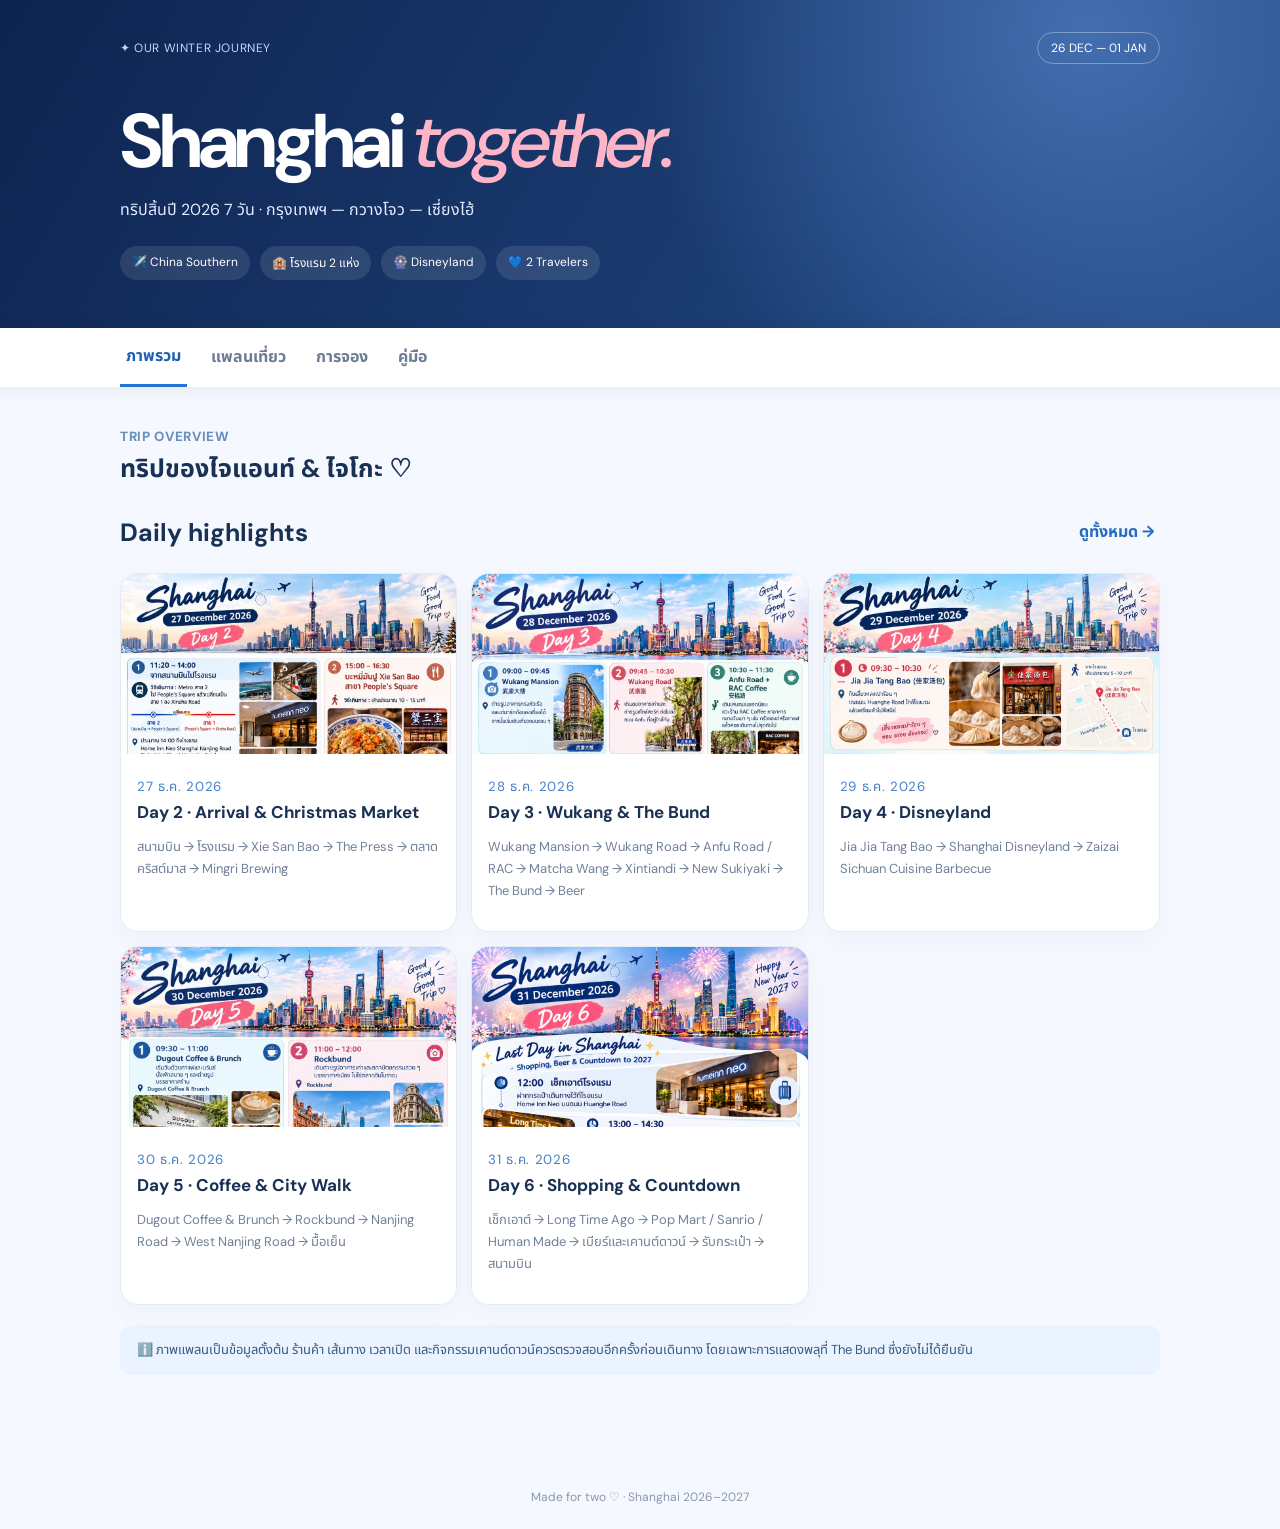
==== commit 8c5a53d9: "Update index.html" ====
--- a/index.html
+++ b/index.html
@@ -1,8 +1,25 @@
-<!doctype html><html lang="th"><head><meta charset="utf-8"><meta name="viewport" content="width=device-width,initial-scale=1"><meta name="theme-color" content="#142e61"><title>Our Shanghai Trip · 2026–2027</title><link rel="preconnect" href="https://fonts.googleapis.com"><link href="https://fonts.googleapis.com/css2?family=DM+Sans:wght@400;500;600;700;800&family=Noto+Sans+Thai:wght@400;500;600;700&display=swap" rel="stylesheet"><link rel="stylesheet" href="style.css"></head><body>
-<header class="hero"><div class="wrap"><div class="top"><span class="eyebrow">✦ OUR WINTER JOURNEY</span><span class="pill">26 DEC — 01 JAN</span></div><h1>Shanghai <em>together.</em></h1><p>7 วันแห่งความทรงจำ · กรุงเทพฯ — กวางโจว — เซี่ยงไฮ้</p><div class="hero-tags"><span>✈️ China Southern</span><span>🏨 โรงแรม 2 แห่ง</span><span>🎡 Disneyland</span><span>💙 2 Travelers</span></div></div></header>
+<!doctype html><html lang="th"><head><meta charset="utf-8"><meta name="viewport" content="width=device-width,initial-scale=1"><meta name="theme-color" content="#142e61"><title>Our Shanghai Trip · 2026–2027</title><link rel="preconnect" href="https://fonts.googleapis.com"><link href="https://fonts.googleapis.com/css2?family=DM+Sans:wght@400;500;600;700;800&family=Noto+Sans+Thai:wght@400;500;600;700&display=swap" rel="stylesheet"><style>:root{font-family:'DM Sans','Noto Sans Thai',sans-serif;color:#193154;background:#f5f8fe}*{box-sizing:border-box}body{margin:0}button,input,select{font:inherit}button{cursor:pointer}.wrap{max-width:1080px;margin:auto;padding:0 20px}.hero{background:radial-gradient(circle at 85% 10%,#436eaf 0,transparent 40%),linear-gradient(120deg,#0e2450,#234c88);color:white;padding:32px 0 48px}.top,.section-head,.expense-row,.settle{display:flex;align-items:center;justify-content:space-between;gap:14px}.eyebrow,small,.label{letter-spacing:.05em}.eyebrow{font-size:12px;color:#bcd9ff}.pill{border:1px solid #ffffff55;border-radius:99px;padding:7px 13px;font-size:12px}.hero h1{font-size:clamp(40px,8vw,76px);letter-spacing:-.055em;line-height:1.05;margin:38px 0 10px}.hero em{color:#ffb5c8;font-weight:500}.hero p{color:#e0ecff}.hero-tags{display:flex;gap:10px;flex-wrap:wrap;margin-top:24px}.hero-tags span{border-radius:30px;background:#ffffff1b;padding:8px 12px;font-size:12px}.tabs{position:sticky;top:0;background:#fff;box-shadow:0 3px 16px #1e365514;z-index:4}.tabrow{display:flex;overflow-x:auto;gap:18px}.tabrow button{border:0;background:transparent;white-space:nowrap;padding:16px 6px;color:#6b7c94;font-weight:700}.tabrow button.active{color:#1e60b4;border-bottom:3px solid #2674d6}.pane{display:none;padding:30px 0 70px}.pane.active{display:block}.section-head{margin:8px 0 20px}.section-head h2{margin:4px 0;font-size:25px}.section-head small{color:#6a8fba;font-weight:800}.stats{display:grid;grid-template-columns:repeat(3,1fr);gap:14px;margin:20px 0 32px}.stat,.panel,.daycard{background:#fff;border:1px solid #e4ebf5;border-radius:18px;padding:22px;box-shadow:0 8px 24px #20396008}.stat span,.stat small{display:block;color:#6a7d97;font-size:12px}.stat strong{display:block;font-size:clamp(22px,3vw,29px);margin:8px 0;color:#183b76}.daygrid{display:grid;grid-template-columns:repeat(3,1fr);gap:14px}.daycard{padding:0;overflow:hidden}.daycard img{width:100%;height:180px;object-fit:cover;object-position:top}.daycard .inner{padding:16px}.daycard h3{margin:4px 0;font-size:17px}.daycard p,.muted{color:#718199;font-size:13px;line-height:1.7}.daycard small{color:#467fc5}.days{display:grid;gap:22px}.daydetail{background:#fff;border:1px solid #e4ebf5;border-radius:20px;padding:20px}.daydetail .date{color:#447fc4;font-weight:800;font-size:12px}.daydetail h3{font-size:23px;margin:5px 0}.daydetail p{color:#687b94}.daydetail img{display:block;width:100%;max-width:690px;margin:18px auto 0;border-radius:12px}.daydetail .timelist{line-height:2;color:#31496b}.bookinggrid,.twocol{display:grid;grid-template-columns:repeat(2,1fr);gap:16px}.bookinggrid{margin-top:22px}.panel h3{margin:4px 0 15px}.panel p{line-height:1.75}.label{color:#427cc3;font-size:12px;font-weight:800}.flight{display:grid;gap:3px;padding:12px 0;border-bottom:1px solid #edf0f6}.flight span{font-weight:600}.flight small{color:#78879c}.price{font-weight:800;font-size:22px;margin-top:16px}.paid,.pending,.status{display:inline-block;font-size:11px;font-weight:700;padding:7px 10px;border-radius:30px;background:#e7f5ef;color:#167452;vertical-align:middle}.pending{background:#fff1df;color:#9b651e}.status{background:#eaf0fc;color:#3e69a3}.note{background:#eaf3ff;border-radius:12px;padding:14px 17px;color:#375b85;font-size:13px;line-height:1.7;margin:20px 0}.expense-row{padding:13px 0;border-bottom:1px solid #e9eef6}.expense-row:last-child{border-bottom:0}.twocol{margin:18px 0}form label{display:block;font-size:13px;font-weight:700;margin:12px 0}input,select{display:block;width:100%;border:1px solid #dbe4f0;border-radius:10px;padding:11px 12px;background:#fff;margin-top:6px;color:#193154}.fields{display:grid;grid-template-columns:1fr 1fr;gap:12px}.primary{border:0;border-radius:12px;background:#2569c6;color:white;padding:13px 20px;font-weight:800;width:100%;margin-top:12px}.settle{padding:12px 0;border-bottom:1px solid #e9eef6}.textbtn{background:none;border:0;color:#276bc2;font-weight:700}.delete{border:0;background:#fff0f0;color:#b72e42;border-radius:8px;padding:7px 10px}.expense-list-item{display:flex;justify-content:space-between;align-items:center;gap:10px;border-bottom:1px solid #edf0f6;padding:13px 0}.expense-list-item small{color:#7a899c}.expense-list-item strong{white-space:nowrap}footer{text-align:center;color:#8997ac;padding:24px;font-size:12px}@media(max-width:700px){.stats,.daygrid,.bookinggrid,.twocol{grid-template-columns:1fr}.hero{padding-bottom:30px}.hero h1{margin-top:26px}.stat{padding:16px}.daycard img{height:220px}.section-head h2{font-size:22px}.fields{grid-template-columns:1fr 1fr}}
+</style></head><body>
+<header class="hero"><div class="wrap"><div class="top"><span class="eyebrow">✦ OUR WINTER JOURNEY</span><span class="pill">26 DEC — 01 JAN</span></div><h1>Shanghai <em>together.</em></h1><p>ทริปสิ้นปี 2026 7 วัน · กรุงเทพฯ — กวางโจว — เซี่ยงไฮ้</p><div class="hero-tags"><span>✈️ China Southern</span><span>🏨 โรงแรม 2 แห่ง</span><span>🎡 Disneyland</span><span>💙 2 Travelers</span></div></div></header>
 <nav class="tabs"><div class="wrap tabrow"><button class="active" data-tab="home">ภาพรวม</button><button data-tab="plan">แพลนเที่ยว</button><button data-tab="bookings">การจอง</button><button data-tab="guide">คู่มือ</button></div></nav>
-<main class="wrap"><section id="home" class="pane active"><div class="section-head"><div><small>TRIP OVERVIEW</small><h2>ทริปของเราสองคน ♡</h2></div></div><div class="section-head"><h2>Daily highlights</h2><button class="textbtn" data-go="plan">ดูทั้งหมด →</button></div><div id="preview" class="daygrid"></div><div class="note">ℹ️ ภาพแพลนเป็นข้อมูลตั้งต้น ร้านค้า เส้นทาง เวลาเปิด และกิจกรรมเคานต์ดาวน์ควรตรวจสอบอีกครั้งก่อนเดินทาง โดยเฉพาะการแสดงพลุที่ The Bund ซึ่งยังไม่ได้ยืนยัน</div></section>
+<main class="wrap"><section id="home" class="pane active"><div class="section-head"><div><small>TRIP OVERVIEW</small><h2>ทริปของไจแอนท์ & ไจโกะ ♡</h2></div></div><div class="section-head"><h2>Daily highlights</h2><button class="textbtn" data-go="plan">ดูทั้งหมด →</button></div><div id="preview" class="daygrid"></div><div class="note">ℹ️ ภาพแพลนเป็นข้อมูลตั้งต้น ร้านค้า เส้นทาง เวลาเปิด และกิจกรรมเคานต์ดาวน์ควรตรวจสอบอีกครั้งก่อนเดินทาง โดยเฉพาะการแสดงพลุที่ The Bund ซึ่งยังไม่ได้ยืนยัน</div></section>
 <section id="plan" class="pane"><div class="section-head"><div><small>DAILY ITINERARY</small><h2>แพลนเที่ยว 7 วัน</h2></div></div><div id="dayList" class="days"></div></section>
 <section id="bookings" class="pane"><div class="section-head"><div><small>FLIGHTS & HOTELS</small><h2>รายละเอียดการเดินทาง</h2></div></div><div class="bookinggrid"><article class="panel"><span class="label">✈️ ขาไป · 26–27 ธ.ค.</span><h3>Bangkok → Guangzhou → Shanghai</h3><div class="flight"><b>26 ธ.ค. 18:55</b><span>BKK T1 → CAN T2</span><small>CZ364 · ถึง 23:00</small></div><div class="flight"><b>27 ธ.ค. 09:00</b><span>CAN T2 → PVG T2</span><small>CZ8211 · ถึง 11:20</small></div><p class="muted">พักค้างคืนที่กวางโจว · สัมภาระตามข้อมูลการจองไม่ต้องรับและโหลดใหม่</p></article><article class="panel"><span class="label">✈️ ขากลับ · 1 ม.ค.</span><h3>Shanghai → Guangzhou → Bangkok</h3><div class="flight"><b>06:55</b><span>PVG T2 → CAN T2</span><small>CZ3549 · ถึง 09:35</small></div><div class="flight"><b>12:00</b><span>CAN T2 → BKK T1</span><small>CZ5095 · ถึง 14:00</small></div><p class="muted">ต่อเครื่องกวางโจว 2 ชม. 25 นาที · เวลาเป็นเวลาท้องถิ่น</p></article><article class="panel"><span class="label">🏨 26–27 ธ.ค. · 1 คืน</span><h3>Baiyun Airport Konggang Hotel</h3><p>No. 83 Huaxi Road, Baiyun, Guangzhou</p><p>เช็กอินหลัง 11:00 · เช็กเอาต์ก่อน 14:00</p><p class="muted">มีบริการรถรับส่ง โปรดยืนยันรอบรถกับโรงแรม</p></article><article class="panel"><span class="label">🏨 27–31 ธ.ค. · 4 คืน</span><h3>Home Inn Neo · Huanghe Road</h3><p>No. 288 Huanghe Road, Huangpu, Shanghai</p><p>เช็กอินหลัง 14:00 · เช็กเอาต์ก่อน 14:00</p><p class="muted">31 ธ.ค. ฝากกระเป๋าหลังเช็กเอาต์ — ต้องยืนยันกับโรงแรม</p></article></div></section>
 
-<section id="guide" class="pane"><div class="section-head"><div><small>GOOD TO KNOW</small><h2>คู่มือก่อนเดินทาง</h2></div></div><div class="bookinggrid"><article class="panel"><h3>🧳 คืนวันที่ 31 ธันวาคม</h3><p>12:00 เช็กเอาต์และฝากกระเป๋า · เคานต์ดาวน์เสร็จกลับไปรับกระเป๋า · ตั้งเป้าออกจากโรงแรมประมาณ 01:30–02:00 เพื่อไป PVG T2</p><p class="muted">ตรวจสอบรถรับจ้างและเวลาเดินทางจริงในคืนปีใหม่ ควรไปถึงสนามบินราว 03:30–04:00</p></article><article class="panel"><h3>💳 การชำระเงิน</h3><p>เตรียม Alipay / WeChat Pay และตรวจสอบวิธีชำระเงินของร้านล่วงหน้า</p></article><article class="panel"><h3>📍 แผนที่และร้านค้า</h3><p>ตรวจสอบที่ตั้งสาขาและเวลาเปิดของแต่ละร้านอีกครั้ง โดยเฉพาะร้านที่อาจมีหลายสาขา</p></article><article class="panel"><h3>🎆 คืนเคานต์ดาวน์</h3><p>ยังไม่มีการยืนยันร้านเบียร์ งานเคานต์ดาวน์ หรือการแสดงพลุบริเวณ The Bund ภาพประกอบไม่ใช่กำหนดการจริง</p></article></div></section></main><footer>Made for two ♡ · Shanghai 2026–2027</footer><script src="app.js"></script></body></html>
+<section id="guide" class="pane"><div class="section-head"><div><small>GOOD TO KNOW</small><h2>คู่มือก่อนเดินทาง</h2></div></div><div class="bookinggrid"><article class="panel"><h3>🧳 คืนวันที่ 31 ธันวาคม</h3><p>12:00 เช็กเอาต์และฝากกระเป๋า · เคานต์ดาวน์เสร็จกลับไปรับกระเป๋า · ตั้งเป้าออกจากโรงแรมประมาณ 01:30–02:00 เพื่อไป PVG T2</p><p class="muted">ตรวจสอบรถรับจ้างและเวลาเดินทางจริงในคืนปีใหม่ ควรไปถึงสนามบินราว 03:30–04:00</p></article><article class="panel"><h3>💳 การชำระเงิน</h3><p>เตรียม Alipay / WeChat Pay และตรวจสอบวิธีชำระเงินของร้านล่วงหน้า</p></article><article class="panel"><h3>📍 แผนที่และร้านค้า</h3><p>ตรวจสอบที่ตั้งสาขาและเวลาเปิดของแต่ละร้านอีกครั้ง โดยเฉพาะร้านที่อาจมีหลายสาขา</p></article><article class="panel"><h3>🎆 คืนเคานต์ดาวน์</h3><p>ยังไม่มีการยืนยันร้านเบียร์ งานเคานต์ดาวน์ หรือการแสดงพลุบริเวณ The Bund ภาพประกอบไม่ใช่กำหนดการจริง</p></article></div></section></main><footer>Made for two ♡ · Shanghai 2026–2027</footer><script>const $=id=>document.getElementById(id);
+const days=[
+{date:'26 ธ.ค. 2026',name:'Day 1 · Bangkok → Guangzhou',desc:'18:55 ออกจากสุวรรณภูมิ · 23:00 ถึงกวางโจว · เดินทางไปพัก Baiyun Airport Konggang Hotel',times:['18:55 — CZ364 ออกจาก BKK T1','23:00 — ถึง CAN T2','หลังจากนั้น — เข้าโรงแรมกวางโจว (ตรวจสอบรถรับส่ง)']},
+{date:'27 ธ.ค. 2026',name:'Day 2 · Arrival & Christmas Market',img:'day2.jpg',desc:'สนามบิน → โรงแรม → Xie San Bao → The Press → ตลาดคริสต์มาส → Mingri Brewing',times:['09:00–11:20 — บิน CAN → PVG','11:20–14:00 — เดินทางเข้าเมือง / โรงแรม','15:00 — Xie San Bao','17:00 — The Press','17:45–20:00 — ตลาดคริสต์มาส (ตรวจสอบการจัดงาน)','20:00 — Mingri Brewing']},
+{date:'28 ธ.ค. 2026',name:'Day 3 · Wukang & The Bund',img:'day3.jpg',desc:'Wukang Mansion → Wukang Road → Anfu Road / RAC → Matcha Wang → Xintiandi → New Sukiyaki → The Bund → Beer',times:['09:00 — Wukang Mansion','09:45 — Wukang Road','10:30 — Anfu Road / RAC Coffee','13:00 — Matcha Wang','14:30 — Xintiandi','17:00 — New Sukiyaki','18:45 — The Bund','20:00 — ร้านเบียร์ (เลือก Beer Lady / The Captain Bar)'],notice:'ภาพต้นฉบับมี Pushing Coffee แต่เคยคุยกันว่าจะตัดออก จึงยังไม่ยืนยันจุดนี้'},
+{date:'29 ธ.ค. 2026',name:'Day 4 · Disneyland',img:'day4.jpg',desc:'Jia Jia Tang Bao → Shanghai Disneyland → Zaizai Sichuan Cuisine Barbecue',times:['09:30 — Jia Jia Tang Bao','ช่วงสาย–ค่ำ — Shanghai Disneyland','หลังออกจากสวนสนุก — มื้อเย็น'],notice:'เวลาเข้าสวนสนุกในภาพต้นฉบับเป็น 10:45 แต่เคยคุยว่าอยากไปใกล้เที่ยง ต้องยืนยันอีกครั้ง'},
+{date:'30 ธ.ค. 2026',name:'Day 5 · Coffee & City Walk',img:'day5.jpg',desc:'Dugout Coffee & Brunch → Rockbund → Nanjing Road → West Nanjing Road → มื้อเย็น',times:['09:30 — Dugout Coffee & Brunch','11:00 — Rockbund','12:00 — Nanjing Road','15:00 — West Nanjing Road / ช้อปปิ้ง','19:00 — มื้อเย็น'],notice:'ภาพเดิมมี Jing’an Temple แต่เคยระบุว่าไม่อยากไปวัด จึงตัดการเข้าวัดออกจากแผนข้อความ'},
+{date:'31 ธ.ค. 2026',name:'Day 6 · Shopping & Countdown',img:'day6.png',desc:'เช็กเอาต์ → Long Time Ago → Pop Mart / Sanrio / Human Made → เบียร์และเคานต์ดาวน์ → รับกระเป๋า → สนามบิน',times:['12:00 — เช็กเอาต์และฝากกระเป๋า (ยืนยันกับโรงแรม)','13:00 — Long Time Ago','14:30–19:00 — Shopping','19:00–00:00 — เบียร์ / Countdown (ยังไม่ยืนยันร้านหรืองาน)','00:30–01:30 — รับกระเป๋าที่โรงแรม','01:30–02:00 — เดินทางไป PVG T2'],notice:'ภาพพลุเป็นภาพตกแต่ง ไม่ได้ยืนยันว่าจะมีพลุจริงที่ The Bund'},
+{date:'1 ม.ค. 2027',name:'Day 7 · Back to Bangkok',desc:'06:55 PVG → 09:35 CAN · ต่อเครื่อง · 12:00 CAN → 14:00 BKK',times:['ประมาณ 03:30–04:00 — เป้าหมายถึงสนามบิน','06:55 — CZ3549 PVG T2 → CAN T2','09:35 — ถึงกวางโจว','12:00 — CZ5095 CAN T2 → BKK T1','14:00 — ถึงกรุงเทพฯ']}
+];
+const safe=s=>String(s??'').replace(/[&<>"']/g,c=>({'&':'&amp;','<':'&lt;','>':'&gt;','"':'&quot;',"'":'&#39;'}[c]));
+function renderDays(){ $('preview').innerHTML=days.slice(1,6).map(d=>`<article class="daycard">${d.img?`<img loading="lazy" src="${d.img}" alt="${safe(d.name)}">`:''}<div class="inner"><small>${d.date}</small><h3>${safe(d.name)}</h3><p>${safe(d.desc)}</p></div></article>`).join('');$('dayList').innerHTML=days.map(d=>`<article class="daydetail"><span class="date">${d.date}</span><h3>${safe(d.name)}</h3><p>${safe(d.desc)}</p><div class="timelist">${d.times.map(t=>`<div>• ${safe(t)}</div>`).join('')}</div>${d.notice?`<div class="note">${safe(d.notice)}</div>`:''}${d.img?`<img loading="lazy" src="${d.img}" alt="แพลน ${safe(d.date)}">`:''}</article>`).join('')}
+let records=[],db=null,tripCollection=null,live=false;
+document.querySelectorAll('[data-tab]').forEach(b=>b.addEventListener('click',()=>go(b.dataset.tab)));
+document.querySelectorAll('[data-go]').forEach(b=>b.addEventListener('click',()=>go(b.dataset.go)));
+function go(tab){document.querySelectorAll('[data-tab]').forEach(b=>b.classList.toggle('active',b.dataset.tab===tab));document.querySelectorAll('.pane').forEach(p=>p.classList.toggle('active',p.id===tab));window.scrollTo({top:0,behavior:'smooth'})}
+renderDays();</script></body></html>
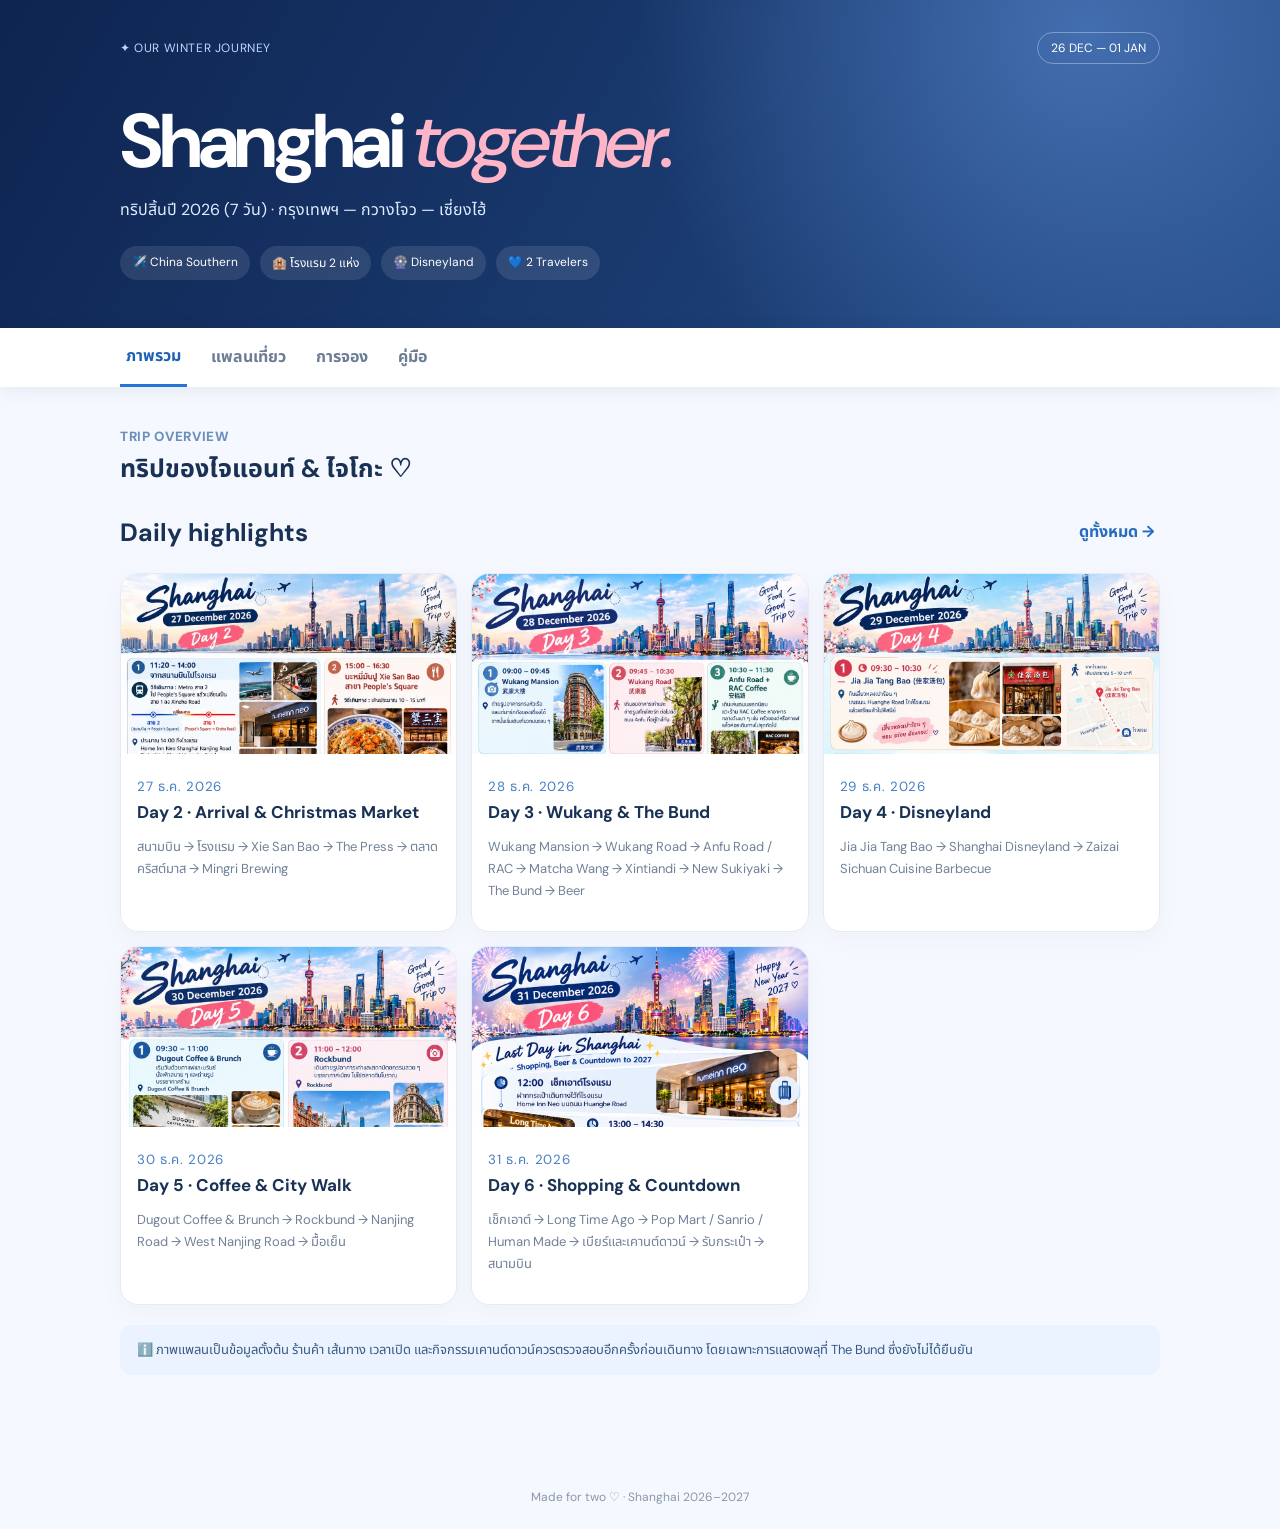
==== commit 5bb933be: "Update index.html" ====
--- a/index.html
+++ b/index.html
@@ -1,6 +1,6 @@
 <!doctype html><html lang="th"><head><meta charset="utf-8"><meta name="viewport" content="width=device-width,initial-scale=1"><meta name="theme-color" content="#142e61"><title>Our Shanghai Trip · 2026–2027</title><link rel="preconnect" href="https://fonts.googleapis.com"><link href="https://fonts.googleapis.com/css2?family=DM+Sans:wght@400;500;600;700;800&family=Noto+Sans+Thai:wght@400;500;600;700&display=swap" rel="stylesheet"><style>:root{font-family:'DM Sans','Noto Sans Thai',sans-serif;color:#193154;background:#f5f8fe}*{box-sizing:border-box}body{margin:0}button,input,select{font:inherit}button{cursor:pointer}.wrap{max-width:1080px;margin:auto;padding:0 20px}.hero{background:radial-gradient(circle at 85% 10%,#436eaf 0,transparent 40%),linear-gradient(120deg,#0e2450,#234c88);color:white;padding:32px 0 48px}.top,.section-head,.expense-row,.settle{display:flex;align-items:center;justify-content:space-between;gap:14px}.eyebrow,small,.label{letter-spacing:.05em}.eyebrow{font-size:12px;color:#bcd9ff}.pill{border:1px solid #ffffff55;border-radius:99px;padding:7px 13px;font-size:12px}.hero h1{font-size:clamp(40px,8vw,76px);letter-spacing:-.055em;line-height:1.05;margin:38px 0 10px}.hero em{color:#ffb5c8;font-weight:500}.hero p{color:#e0ecff}.hero-tags{display:flex;gap:10px;flex-wrap:wrap;margin-top:24px}.hero-tags span{border-radius:30px;background:#ffffff1b;padding:8px 12px;font-size:12px}.tabs{position:sticky;top:0;background:#fff;box-shadow:0 3px 16px #1e365514;z-index:4}.tabrow{display:flex;overflow-x:auto;gap:18px}.tabrow button{border:0;background:transparent;white-space:nowrap;padding:16px 6px;color:#6b7c94;font-weight:700}.tabrow button.active{color:#1e60b4;border-bottom:3px solid #2674d6}.pane{display:none;padding:30px 0 70px}.pane.active{display:block}.section-head{margin:8px 0 20px}.section-head h2{margin:4px 0;font-size:25px}.section-head small{color:#6a8fba;font-weight:800}.stats{display:grid;grid-template-columns:repeat(3,1fr);gap:14px;margin:20px 0 32px}.stat,.panel,.daycard{background:#fff;border:1px solid #e4ebf5;border-radius:18px;padding:22px;box-shadow:0 8px 24px #20396008}.stat span,.stat small{display:block;color:#6a7d97;font-size:12px}.stat strong{display:block;font-size:clamp(22px,3vw,29px);margin:8px 0;color:#183b76}.daygrid{display:grid;grid-template-columns:repeat(3,1fr);gap:14px}.daycard{padding:0;overflow:hidden}.daycard img{width:100%;height:180px;object-fit:cover;object-position:top}.daycard .inner{padding:16px}.daycard h3{margin:4px 0;font-size:17px}.daycard p,.muted{color:#718199;font-size:13px;line-height:1.7}.daycard small{color:#467fc5}.days{display:grid;gap:22px}.daydetail{background:#fff;border:1px solid #e4ebf5;border-radius:20px;padding:20px}.daydetail .date{color:#447fc4;font-weight:800;font-size:12px}.daydetail h3{font-size:23px;margin:5px 0}.daydetail p{color:#687b94}.daydetail img{display:block;width:100%;max-width:690px;margin:18px auto 0;border-radius:12px}.daydetail .timelist{line-height:2;color:#31496b}.bookinggrid,.twocol{display:grid;grid-template-columns:repeat(2,1fr);gap:16px}.bookinggrid{margin-top:22px}.panel h3{margin:4px 0 15px}.panel p{line-height:1.75}.label{color:#427cc3;font-size:12px;font-weight:800}.flight{display:grid;gap:3px;padding:12px 0;border-bottom:1px solid #edf0f6}.flight span{font-weight:600}.flight small{color:#78879c}.price{font-weight:800;font-size:22px;margin-top:16px}.paid,.pending,.status{display:inline-block;font-size:11px;font-weight:700;padding:7px 10px;border-radius:30px;background:#e7f5ef;color:#167452;vertical-align:middle}.pending{background:#fff1df;color:#9b651e}.status{background:#eaf0fc;color:#3e69a3}.note{background:#eaf3ff;border-radius:12px;padding:14px 17px;color:#375b85;font-size:13px;line-height:1.7;margin:20px 0}.expense-row{padding:13px 0;border-bottom:1px solid #e9eef6}.expense-row:last-child{border-bottom:0}.twocol{margin:18px 0}form label{display:block;font-size:13px;font-weight:700;margin:12px 0}input,select{display:block;width:100%;border:1px solid #dbe4f0;border-radius:10px;padding:11px 12px;background:#fff;margin-top:6px;color:#193154}.fields{display:grid;grid-template-columns:1fr 1fr;gap:12px}.primary{border:0;border-radius:12px;background:#2569c6;color:white;padding:13px 20px;font-weight:800;width:100%;margin-top:12px}.settle{padding:12px 0;border-bottom:1px solid #e9eef6}.textbtn{background:none;border:0;color:#276bc2;font-weight:700}.delete{border:0;background:#fff0f0;color:#b72e42;border-radius:8px;padding:7px 10px}.expense-list-item{display:flex;justify-content:space-between;align-items:center;gap:10px;border-bottom:1px solid #edf0f6;padding:13px 0}.expense-list-item small{color:#7a899c}.expense-list-item strong{white-space:nowrap}footer{text-align:center;color:#8997ac;padding:24px;font-size:12px}@media(max-width:700px){.stats,.daygrid,.bookinggrid,.twocol{grid-template-columns:1fr}.hero{padding-bottom:30px}.hero h1{margin-top:26px}.stat{padding:16px}.daycard img{height:220px}.section-head h2{font-size:22px}.fields{grid-template-columns:1fr 1fr}}
 </style></head><body>
-<header class="hero"><div class="wrap"><div class="top"><span class="eyebrow">✦ OUR WINTER JOURNEY</span><span class="pill">26 DEC — 01 JAN</span></div><h1>Shanghai <em>together.</em></h1><p>ทริปสิ้นปี 2026 7 วัน · กรุงเทพฯ — กวางโจว — เซี่ยงไฮ้</p><div class="hero-tags"><span>✈️ China Southern</span><span>🏨 โรงแรม 2 แห่ง</span><span>🎡 Disneyland</span><span>💙 2 Travelers</span></div></div></header>
+<header class="hero"><div class="wrap"><div class="top"><span class="eyebrow">✦ OUR WINTER JOURNEY</span><span class="pill">26 DEC — 01 JAN</span></div><h1>Shanghai <em>together.</em></h1><p>ทริปสิ้นปี 2026 (7 วัน) · กรุงเทพฯ — กวางโจว — เซี่ยงไฮ้</p><div class="hero-tags"><span>✈️ China Southern</span><span>🏨 โรงแรม 2 แห่ง</span><span>🎡 Disneyland</span><span>💙 2 Travelers</span></div></div></header>
 <nav class="tabs"><div class="wrap tabrow"><button class="active" data-tab="home">ภาพรวม</button><button data-tab="plan">แพลนเที่ยว</button><button data-tab="bookings">การจอง</button><button data-tab="guide">คู่มือ</button></div></nav>
 <main class="wrap"><section id="home" class="pane active"><div class="section-head"><div><small>TRIP OVERVIEW</small><h2>ทริปของไจแอนท์ & ไจโกะ ♡</h2></div></div><div class="section-head"><h2>Daily highlights</h2><button class="textbtn" data-go="plan">ดูทั้งหมด →</button></div><div id="preview" class="daygrid"></div><div class="note">ℹ️ ภาพแพลนเป็นข้อมูลตั้งต้น ร้านค้า เส้นทาง เวลาเปิด และกิจกรรมเคานต์ดาวน์ควรตรวจสอบอีกครั้งก่อนเดินทาง โดยเฉพาะการแสดงพลุที่ The Bund ซึ่งยังไม่ได้ยืนยัน</div></section>
 <section id="plan" class="pane"><div class="section-head"><div><small>DAILY ITINERARY</small><h2>แพลนเที่ยว 7 วัน</h2></div></div><div id="dayList" class="days"></div></section>
